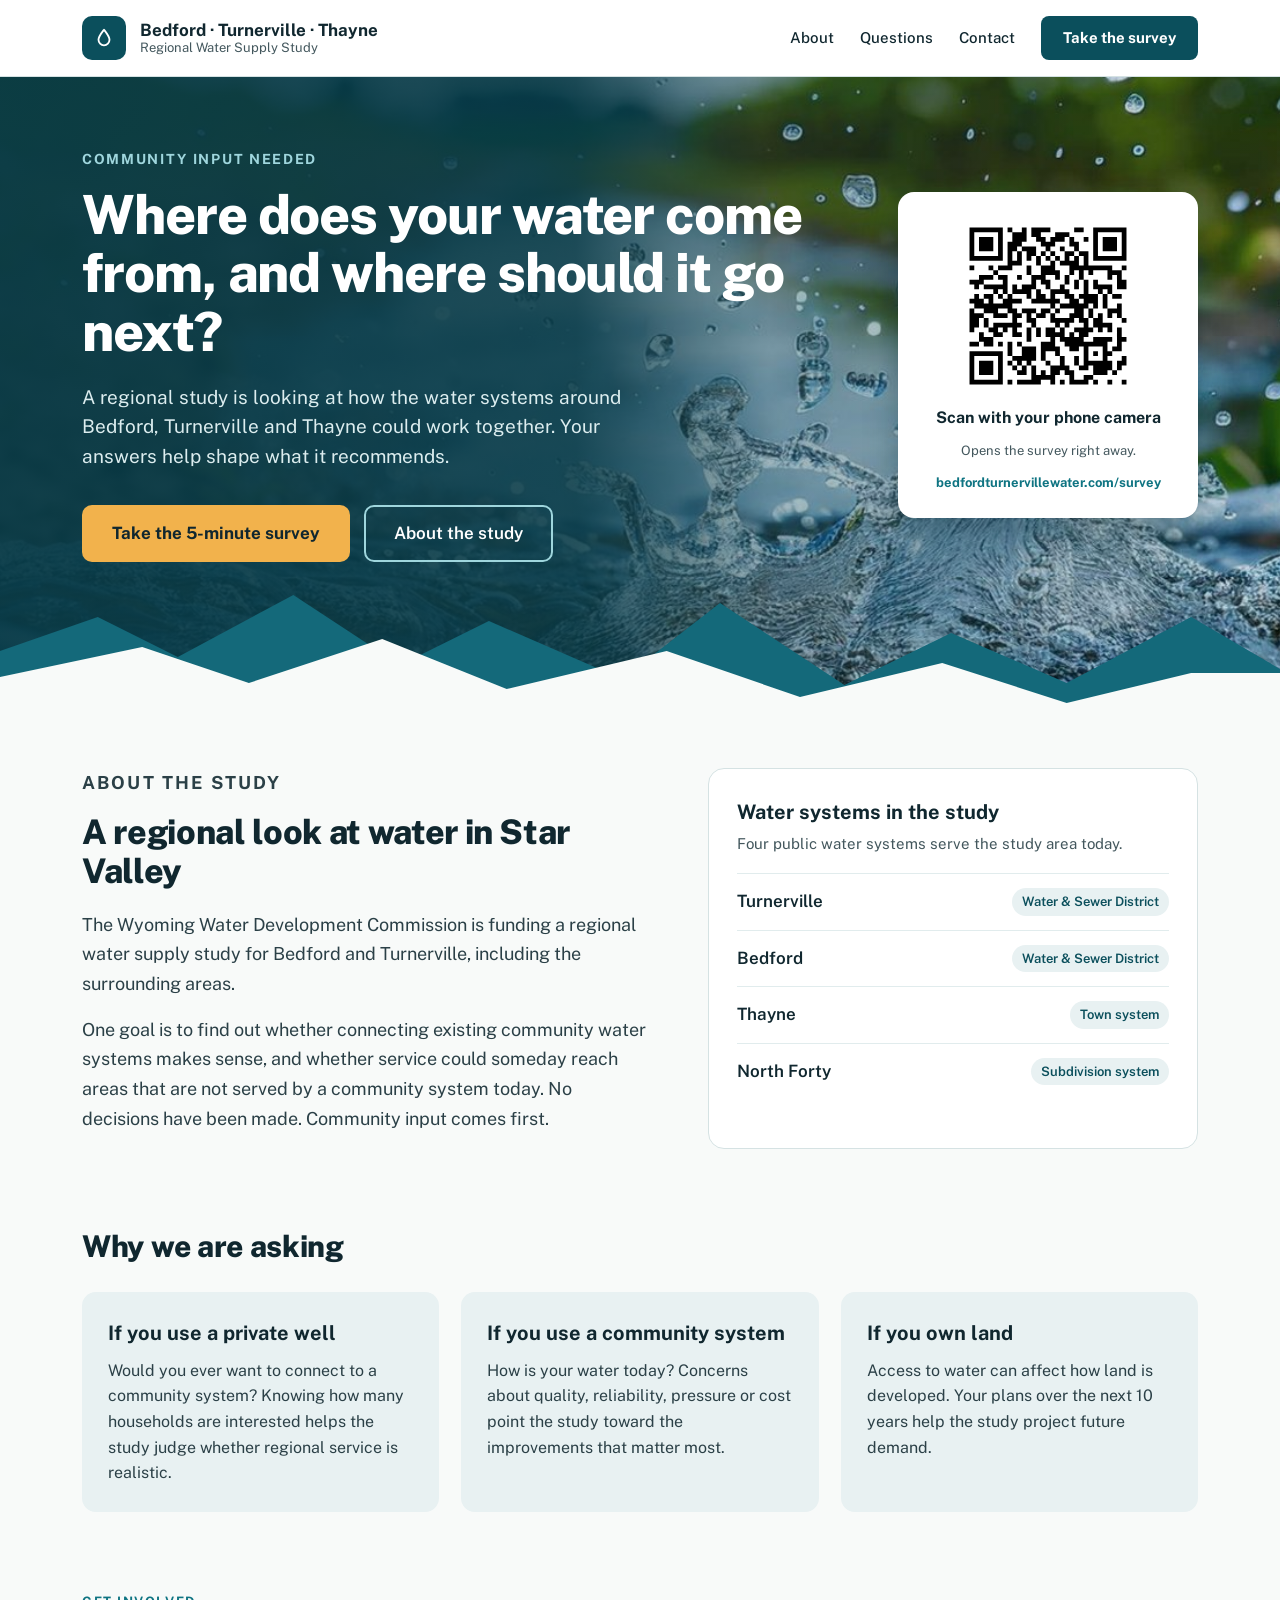
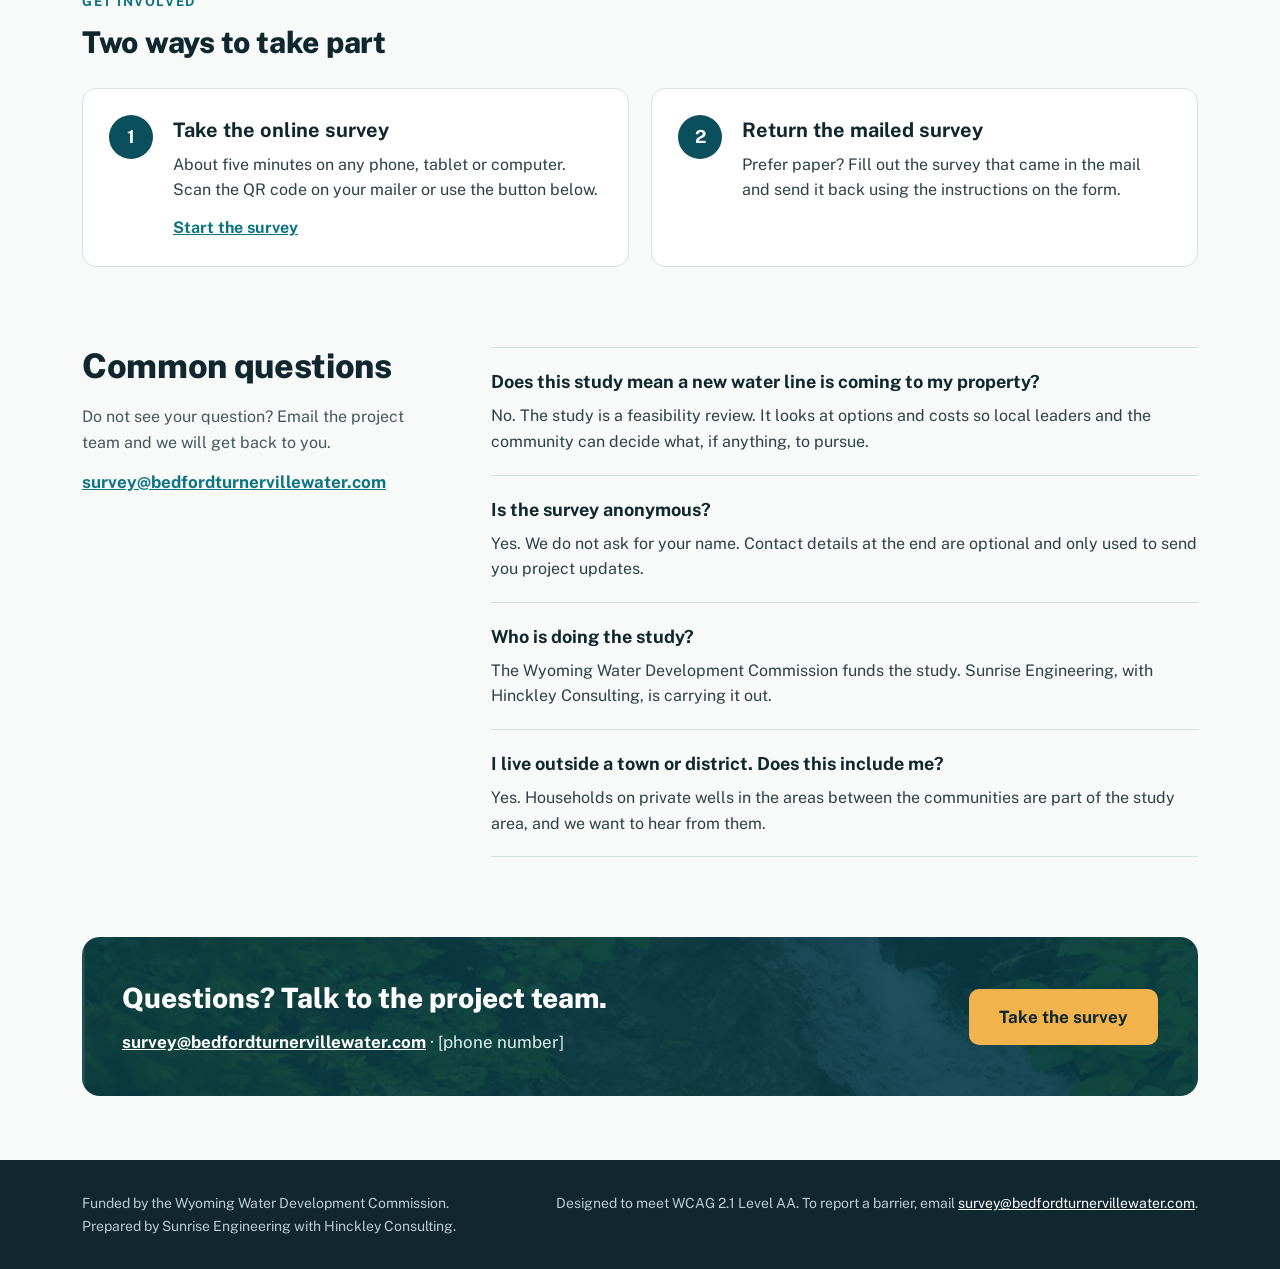
==== index.html @ 4b42e304 "Add site, survey and Apps Script" ====
<!DOCTYPE html>
<html lang="en">
<head>
<meta charset="utf-8">
<meta name="viewport" content="width=device-width, initial-scale=1">
<title>Bedford · Turnerville · Thayne Water Study</title>
<meta name="description" content="A regional water supply study for Bedford, Turnerville and Thayne, Wyoming. Take the 5-minute survey and help shape what the study recommends.">
<link rel="canonical" href="https://bedfordturnervillewater.com/">
<link rel="icon" href="assets/img/favicon.svg" type="image/svg+xml">
<meta property="og:type" content="website">
<meta property="og:title" content="Bedford · Turnerville · Thayne Water Study">
<meta property="og:description" content="Where does your water come from, and where should it go next? Take the 5-minute survey.">
<meta property="og:image" content="https://bedfordturnervillewater.com/assets/img/og.jpg">
<meta property="og:url" content="https://bedfordturnervillewater.com/">
<meta name="twitter:card" content="summary_large_image">
<link rel="preconnect" href="https://fonts.googleapis.com">
<link rel="preconnect" href="https://fonts.gstatic.com" crossorigin>
<link href="https://fonts.googleapis.com/css2?family=Public+Sans:wght@400;500;600;700;800&display=swap" rel="stylesheet">
<link rel="stylesheet" href="assets/css/site.css">
</head>
<body>
<a class="skip-link" href="#main">Skip to main content</a>

<header class="site-header">
  <div class="wrap">
    <a class="brand" href="./" aria-label="Bedford, Turnerville and Thayne Water Study, home">
      <span class="brand-mark"><svg width="22" height="22" viewBox="0 0 24 24" fill="none" stroke="#fff" stroke-width="2" stroke-linecap="round" stroke-linejoin="round" aria-hidden="true"><path d="M12 3c3.5 4.5 6 7.5 6 11a6 6 0 0 1-12 0c0-3.5 2.5-6.5 6-11z"/></svg></span>
      <span class="brand-text"><span class="brand-name">Bedford · Turnerville · Thayne</span><span class="brand-sub">Regional Water Supply Study</span></span>
    </a>
    <nav class="nav" aria-label="Main">
      <a href="#about">About</a>
      <a href="#faq">Questions</a>
      <a href="#contact">Contact</a>
      <a class="btn btn-deep btn-sm" href="survey/">Take the survey</a>
    </nav>
  </div>
</header>

<main id="main">
  <section class="hero on-dark" aria-labelledby="hero-title">
    <div class="wrap">
      <div class="hero-copy">
        <p class="eyebrow">Community input needed</p>
        <h1 id="hero-title">Where does your water come from, and where should it go next?</h1>
        <p class="hero-lede">A regional study is looking at how the water systems around Bedford, Turnerville and Thayne could work together. Your answers help shape what it recommends.</p>
        <div class="hero-actions">
          <a class="btn btn-amber btn-lg" href="survey/">Take the 5-minute survey</a>
          <a class="btn btn-outline btn-lg" href="#about">About the study</a>
        </div>
      </div>
      <aside class="qr-card" aria-label="Survey QR code">
        <img src="assets/img/qr-site.svg" width="176" height="176" alt="QR code that opens the survey on a phone">
        <p class="qr-title">Scan with your phone camera</p>
        <p class="qr-note">Opens the survey right away.</p>
        <p class="qr-url">bedfordturnervillewater.com/survey</p>
      </aside>
    </div>
    <svg class="hero-mtn" viewBox="0 0 1440 140" preserveAspectRatio="none" aria-hidden="true"><path d="M0 140V78l110-34 90 40 130-62 120 70 100-44 150 58 110-76 140 82 120-52 130 50 140-66 100 52H1440V140z" fill="#14697A"/><path d="M0 140V104l160-30 120 36 150-44 140 50 180-38 150 46 160-34 140 40 140-30H1440V140z" fill="#F8FAF9"/></svg>
  </section>

  <section class="section" id="about" aria-labelledby="about-title">
    <div class="wrap about">
      <div class="about-copy">
        <p class="eyebrow">About the study</p>
        <h2 id="about-title">A regional look at water in Star Valley</h2>
        <p>The Wyoming Water Development Commission is funding a regional water supply study for Bedford and Turnerville, including the surrounding areas.</p>
        <p>One goal is to find out whether connecting existing community water systems makes sense, and whether service could someday reach areas that are not served by a community system today. No decisions have been made. Community input comes first.</p>
      </div>
      <div class="systems">
        <h3>Water systems in the study</h3>
        <p class="sub">Four public water systems serve the study area today.</p>
        <ul>
          <li><span>Turnerville</span><span class="tag">Water &amp; Sewer District</span></li>
          <li><span>Bedford</span><span class="tag">Water &amp; Sewer District</span></li>
          <li><span>Thayne</span><span class="tag">Town system</span></li>
          <li><span>North Forty</span><span class="tag">Subdivision system</span></li>
        </ul>
      </div>
    </div>
  </section>

  <section class="section" aria-labelledby="why-title">
    <div class="wrap">
      <h2 class="h2-sm" id="why-title">Why we are asking</h2>
      <div class="grid-3">
        <div class="tile"><h3>If you use a private well</h3><p>Would you ever want to connect to a community system? Knowing how many households are interested helps the study judge whether regional service is realistic.</p></div>
        <div class="tile"><h3>If you use a community system</h3><p>How is your water today? Concerns about quality, reliability, pressure or cost point the study toward the improvements that matter most.</p></div>
        <div class="tile"><h3>If you own land</h3><p>Access to water can affect how land is developed. Your plans over the next 10 years help the study project future demand.</p></div>
      </div>
    </div>
  </section>

  <section class="section" id="take-part" aria-labelledby="part-title">
    <div class="wrap">
      <p class="eyebrow">Get involved</p>
      <h2 class="h2-sm" id="part-title">Two ways to take part</h2>
      <div class="grid-2">
        <div class="step"><div class="step-num" aria-hidden="true">1</div><div><h3>Take the online survey</h3><p>About five minutes on any phone, tablet or computer. Scan the QR code on your mailer or use the button below.</p><a class="go" href="survey/">Start the survey</a></div></div>
        <div class="step"><div class="step-num" aria-hidden="true">2</div><div><h3>Return the mailed survey</h3><p>Prefer paper? Fill out the survey that came in the mail and send it back using the instructions on the form.</p></div></div>
      </div>
    </div>
  </section>

  <section class="section" id="faq" aria-labelledby="faq-title">
    <div class="wrap faq">
      <div class="faq-side">
        <h2 id="faq-title">Common questions</h2>
        <p>Do not see your question? Email the project team and we will get back to you.</p>
        <a class="faq-mail" href="mailto:survey@bedfordturnervillewater.com">survey@bedfordturnervillewater.com</a>
      </div>
      <div class="faq-list">
        <div class="qa"><h3>Does this study mean a new water line is coming to my property?</h3><p>No. The study is a feasibility review. It looks at options and costs so local leaders and the community can decide what, if anything, to pursue.</p></div>
        <div class="qa"><h3>Is the survey anonymous?</h3><p>Yes. We do not ask for your name. Contact details at the end are optional and only used to send you project updates.</p></div>
        <div class="qa"><h3>Who is doing the study?</h3><p>The Wyoming Water Development Commission funds the study. Sunrise Engineering, with Hinckley Consulting, is carrying it out.</p></div>
        <div class="qa"><h3>I live outside a town or district. Does this include me?</h3><p>Yes. Households on private wells in the areas between the communities are part of the study area, and we want to hear from them.</p></div>
      </div>
    </div>
  </section>

  <section class="contact on-dark" id="contact" aria-labelledby="contact-title">
    <div class="wrap">
      <div class="contact-band">
        <div class="contact-copy">
          <h2 id="contact-title">Questions? Talk to the project team.</h2>
          <p><a href="mailto:survey@bedfordturnervillewater.com">survey@bedfordturnervillewater.com</a> · [phone number]</p>
        </div>
        <a class="btn btn-amber btn-lg" href="survey/">Take the survey</a>
      </div>
    </div>
  </section>
</main>

<footer class="site-footer">
  <div class="wrap">
    <div>Funded by the Wyoming Water Development Commission.<br>Prepared by Sunrise Engineering with Hinckley Consulting.</div>
    <div>Designed to meet WCAG 2.1 Level AA. To report a barrier, email <a href="mailto:survey@bedfordturnervillewater.com">survey@bedfordturnervillewater.com</a>.</div>
  </div>
</footer>
</body>
</html>
---- assets/css/site.css ----
/* Bedford · Turnerville · Thayne Water Study — shared styles */
:root{
  --ink:#10272F; --deep:#0B4F5C; --teal:#0F7482; --wash:#E8F1F2; --ground:#F8FAF9;
  --line:#D5E2E3; --muted:#43575D; --body:#2B4047; --amber:#F2B24C; --error:#B3261E; --field:#9DB5B9;
}
*,*::before,*::after{box-sizing:border-box}
html{scroll-behavior:smooth}
@media (prefers-reduced-motion:reduce){html{scroll-behavior:auto}*{transition:none!important}}
body{margin:0;font-family:'Public Sans',system-ui,-apple-system,'Segoe UI',Roboto,Arial,sans-serif;color:var(--ink);background:var(--ground);line-height:1.5;-webkit-text-size-adjust:100%}
img,svg{max-width:100%}
a{color:var(--teal)}
a:hover{color:var(--deep)}
:focus-visible{outline:3px solid var(--deep);outline-offset:2px}
.on-dark :focus-visible{outline-color:var(--amber)}
.skip-link{position:absolute;left:-9999px;top:8px;background:#fff;color:var(--ink);padding:10px 16px;border-radius:8px;z-index:100;font-weight:700}
.skip-link:focus{left:8px}
.wrap{max-width:1180px;margin:0 auto;padding:0 32px}

/* Header */
.site-header{background:#fff;border-bottom:1px solid var(--line)}
.site-header .wrap{display:flex;flex-wrap:wrap;align-items:center;justify-content:space-between;gap:16px;padding-top:16px;padding-bottom:16px}
.brand{display:flex;align-items:center;gap:14px;text-decoration:none;color:var(--ink)}
.brand:hover{color:var(--ink)}
.brand-mark{width:44px;height:44px;border-radius:10px;background:var(--deep);display:flex;align-items:center;justify-content:center;flex:0 0 auto}
.brand-text{display:flex;flex-direction:column;line-height:1.2}
.brand-name{font-size:17px;font-weight:700}
.brand-sub{font-size:13px;color:var(--muted)}
.nav{display:flex;flex-wrap:wrap;align-items:center;gap:26px;font-size:15px;font-weight:500}
.nav a:not(.btn){color:var(--ink);text-decoration:none}
.nav a:not(.btn):hover{text-decoration:underline}

/* Buttons */
.btn{display:inline-block;text-align:center;font-family:inherit;font-weight:700;text-decoration:none;border-radius:10px;border:2px solid transparent;cursor:pointer;line-height:1.2}
.btn-sm{padding:11px 20px;font-size:15px;border-radius:8px}
.btn-lg{padding:16px 28px;font-size:17px}
.btn-deep{background:var(--deep);color:#fff}
.btn-deep:hover{background:#093E49;color:#fff}
.btn-amber{background:var(--amber);color:var(--ink)}
.btn-amber:hover{background:#F5BE66;color:var(--ink)}
.btn-outline{border-color:#9FD6DD;color:#fff;font-weight:600}
.btn-outline:hover{background:rgba(255,255,255,.12);color:#fff}

/* Hero */
.hero{position:relative;overflow:hidden;background-color:var(--deep);
  background-image:linear-gradient(90deg,rgba(8,58,70,.95) 0%,rgba(8,58,70,.88) 45%,rgba(8,58,70,.35) 60%,rgba(8,58,70,.12) 100%),url("../img/hero-splash.jpg");
  background-position:center,43% center;background-size:cover,cover;background-repeat:no-repeat}
.hero .wrap{position:relative;z-index:2;display:flex;flex-wrap:wrap;align-items:center;gap:48px;padding-top:72px;padding-bottom:150px}
.hero-copy{flex:1 1 520px;min-width:0}
.eyebrow{margin:0 0 14px;font-size:13px;font-weight:700;letter-spacing:.12em;text-transform:uppercase;color:var(--teal)}
.hero .eyebrow{color:#9FD6DD;font-size:14px;margin-bottom:16px}
.hero h1{margin:0 0 22px;font-size:54px;line-height:1.08;font-weight:800;color:#fff;letter-spacing:-.02em}
.hero-lede{margin:0 0 34px;font-size:19px;line-height:1.55;color:#DCEDEF;max-width:560px}
.hero-actions{display:flex;flex-wrap:wrap;gap:14px}
.qr-card{flex:0 0 300px;background:#fff;border-radius:16px;padding:26px;display:flex;flex-direction:column;align-items:center;gap:12px;box-shadow:0 12px 32px rgba(7,40,48,.35);text-align:center}
.qr-card img{width:176px;height:176px;display:block}
.qr-title{margin:0;font-size:16px;font-weight:700}
.qr-note{margin:0;font-size:13px;color:var(--muted);line-height:1.4}
.qr-url{margin:0;font-size:13px;font-weight:700;color:var(--teal);white-space:nowrap}
.hero-mtn{position:absolute;left:0;bottom:-1px;width:100%;height:140px;z-index:1;display:block}

/* Sections */
.section{padding:56px 0 24px}
.section h2{margin:0 0 18px;font-size:34px;line-height:1.15;font-weight:800;letter-spacing:-.01em}
.section h2.h2-sm{font-size:30px;margin-bottom:28px}
.about{display:flex;flex-wrap:wrap;gap:56px}
.about-copy{flex:1 1 480px;min-width:0}
.about-copy p{margin:0 0 16px;font-size:18px;line-height:1.65;color:var(--body)}
.systems{flex:1 1 400px;min-width:0;background:#fff;border:1px solid var(--line);border-radius:16px;padding:28px}
.systems h3{margin:0 0 6px;font-size:20px;font-weight:700}
.systems .sub{margin:0 0 18px;font-size:15px;color:var(--muted)}
.systems ul{list-style:none;margin:0;padding:0}
.systems li{display:flex;justify-content:space-between;align-items:center;gap:12px;padding:14px 0;border-top:1px solid #E1ECED;font-size:17px;font-weight:600}
.tag{font-size:13px;font-weight:600;color:var(--deep);background:var(--wash);padding:4px 10px;border-radius:999px;white-space:nowrap}
.grid-3{display:grid;grid-template-columns:repeat(3,minmax(0,1fr));gap:22px}
.grid-2{display:grid;grid-template-columns:repeat(2,minmax(0,1fr));gap:22px}
.tile{background:var(--wash);border-radius:14px;padding:26px}
.tile h3{margin:0 0 10px;font-size:20px;font-weight:700}
.tile p{margin:0;font-size:16px;line-height:1.6;color:var(--body)}
.step{background:#fff;border:1px solid var(--line);border-radius:14px;padding:26px;display:flex;gap:20px}
.step-num{flex:0 0 44px;height:44px;border-radius:50%;background:var(--deep);color:#fff;font-weight:700;font-size:18px;display:flex;align-items:center;justify-content:center}
.step h3{margin:0 0 8px;font-size:20px;font-weight:700}
.step p{margin:0 0 14px;font-size:16px;line-height:1.55;color:var(--body)}
.step p:last-child{margin-bottom:0}
.step a.go{font-size:16px;font-weight:700}
.faq{display:flex;flex-wrap:wrap;gap:56px}
.faq-side{flex:1 1 280px;min-width:0}
.faq-side p{margin:0;font-size:16px;line-height:1.6;color:var(--muted)}
.faq-mail{display:inline-block;margin-top:14px;font-size:17px;font-weight:700;word-break:break-all}
.faq-list{flex:2 1 560px;min-width:0}
.qa{padding:20px 0;border-top:1px solid var(--line)}
.qa:last-child{border-bottom:1px solid var(--line)}
.qa h3{margin:0 0 8px;font-size:18px;font-weight:700}
.qa p{margin:0;font-size:16px;line-height:1.6;color:var(--body)}
.contact{padding:56px 0 64px}
.contact-band{border-radius:18px;overflow:hidden;padding:40px;display:flex;flex-wrap:wrap;align-items:center;justify-content:space-between;gap:28px;background-color:var(--deep);
  background-image:linear-gradient(rgba(8,58,70,.88),rgba(8,58,70,.88)),url("../img/waterfall.jpg");background-size:cover;background-position:center}
.contact-band h2{margin:0 0 10px;font-size:28px;font-weight:800;color:#fff}
.contact-band p{margin:0;font-size:17px;line-height:1.6;color:#DCEDEF}
.contact-band a:not(.btn){color:#fff;font-weight:700}
.contact-copy{flex:1 1 420px;min-width:0}
.site-footer{background:var(--ink)}
.site-footer .wrap{padding-top:32px;padding-bottom:32px;display:flex;flex-wrap:wrap;justify-content:space-between;gap:20px;font-size:14px;line-height:1.6;color:#B9CDD1}
.site-footer a{color:#fff}

/* ---------- Survey ---------- */
.survey-page{min-height:100vh;background-color:var(--deep);
  background-image:linear-gradient(rgba(8,58,70,.8),rgba(8,58,70,.8)),url("../img/public-meeting.jpg");background-size:cover;background-position:center;background-attachment:fixed}
.sv-top{padding:18px 32px;display:flex;flex-wrap:wrap;align-items:center;justify-content:space-between;gap:12px}
.sv-top .brand{color:#fff}
.sv-top .brand-mark{background:#fff}
.sv-top .brand-sub{color:#DCEDEF}
.sv-top a.back{color:#fff;font-size:15px;font-weight:600}
.sv-wrap{display:flex;flex-direction:column;align-items:center;gap:18px;padding:16px 24px 56px}
.sv-card{width:100%;max-width:640px;background:var(--ground);border-radius:18px;overflow:hidden;box-shadow:0 20px 50px rgba(0,0,0,.4);display:flex;flex-direction:column;min-height:640px}
.sv-bar{background:var(--deep);padding:12px 20px;display:flex;align-items:center;gap:10px;font-size:14px;font-weight:700;color:#fff}
.sv-paper{margin:0;font-size:15px;line-height:1.5;color:#EAF4F5;text-align:center;max-width:560px}
#sv{display:flex;flex-direction:column;flex:1 1 auto}
.sv-progress{padding:16px 20px 0}
.sv-count{margin:0 0 8px;font-size:14px;font-weight:600;color:var(--muted)}
.sv-track{height:8px;background:#E1ECED;border-radius:999px;overflow:hidden}
.sv-track span{display:block;height:8px;border-radius:999px;background:var(--deep)}
.sv-body{flex:1 1 auto;padding:22px 20px}
.sv-body h1{margin:0 0 8px;font-size:24px;line-height:1.22;font-weight:800;letter-spacing:-.01em}
.sv-body h1:focus{outline:none}
.sv-body .big{font-size:32px;line-height:1.1;letter-spacing:-.02em;margin-bottom:14px}
.sv-body p{margin:0 0 14px;font-size:17px;line-height:1.55;color:var(--body)}
.sv-help{font-size:15px!important;color:var(--muted)!important;margin-bottom:4px!important}
.sv-photo{height:130px;border-radius:14px;margin-bottom:20px;background-color:var(--deep);
  background-image:linear-gradient(rgba(8,58,70,.12),rgba(8,58,70,.4)),url("../img/public-meeting.jpg");background-size:cover;background-position:center}
.sv-chips{display:flex;gap:10px;flex-wrap:wrap;margin:6px 0 24px}
.sv-chip{font-size:14px;font-weight:600;color:var(--deep);background:var(--wash);padding:7px 12px;border-radius:999px}
fieldset.sv-fs{border:0;margin:0;padding:0;min-width:0}
.sv-fs legend{padding:0;width:100%}
.sv-opts{display:flex;flex-direction:column;gap:10px;margin-top:16px}
.sv-opt{display:flex;align-items:flex-start;gap:14px;padding:16px;border-radius:12px;cursor:pointer;font-size:16px;line-height:1.4;font-weight:500;border:2px solid var(--line);background:#fff}
.sv-opt input{width:22px;height:22px;margin:0;flex:0 0 22px;accent-color:var(--deep)}
.sv-opt.is-on{border-color:var(--deep);background:var(--wash)}
.sv-opt:focus-within{outline:3px solid var(--deep);outline-offset:2px}
.sv-yn{display:flex;gap:10px}
.sv-yn .sv-opt{flex:1 1 0;align-items:center;padding:14px;font-weight:600;border-color:var(--field)}
.sv-yn .sv-opt.is-on{border-color:var(--deep)}
.sv-field{display:block;margin-top:14px;font-size:15px;font-weight:600}
.sv-field input,.sv-field textarea{display:block;width:100%;margin-top:6px;padding:10px 14px;font-family:inherit;font-size:16px;line-height:1.45;border:2px solid var(--field);border-radius:10px;background:#fff;color:var(--ink)}
.sv-field input{min-height:48px}
.sv-field textarea{padding:12px 14px;resize:vertical}
.sv-field input[aria-invalid="true"]{border-color:var(--error)}
.sv-err{margin:8px 0 0!important;font-size:14px!important;line-height:1.4!important;font-weight:600;color:var(--error)!important}
.sv-optional{margin-top:22px;padding:16px;background:var(--wash);border-radius:12px}
.sv-optional .t{margin:0 0 4px;font-size:16px;font-weight:700;color:var(--ink)}
.sv-optional .s{margin:0 0 12px;font-size:14px!important;line-height:1.5;color:var(--body)}
.sv-optional legend.q{padding:0;margin:14px 0 8px;font-size:15px;font-weight:600}
.sv-foot{display:flex;gap:12px;padding:14px 20px 20px;background:#fff;border-top:1px solid var(--line);position:sticky;bottom:0}
.sv-btn{min-height:52px;border:0;border-radius:12px;background:var(--deep);color:#fff;font-family:inherit;font-size:17px;font-weight:700;cursor:pointer;flex:1 1 auto;padding:0 18px}
.sv-btn:hover:not(:disabled){background:#093E49}
.sv-btn:disabled{opacity:.45;cursor:not-allowed}
.sv-btn.ghost{background:#fff;color:var(--deep);border:2px solid var(--deep);flex:0 0 112px}
.sv-btn.wide{width:100%;flex:0 0 auto}
.sv-send-err{margin:0 0 12px!important;padding:12px 14px;border-radius:10px;background:#FDECEA;color:var(--error)!important;font-size:15px!important;font-weight:600}
.sv-done{width:64px;height:64px;border-radius:50%;background:var(--wash);display:flex;align-items:center;justify-content:center;margin-bottom:22px}
.sv-link{display:block;text-align:center;min-height:52px;line-height:52px;border-radius:12px;background:var(--deep);color:#fff;text-decoration:none;font-size:17px;font-weight:700}
.sv-link:hover{background:#093E49;color:#fff}
.sv-hp{position:absolute;left:-9999px;width:1px;height:1px;overflow:hidden}

/* ---------- Responsive ---------- */
@media (max-width:900px){
  .grid-3,.grid-2{grid-template-columns:minmax(0,1fr)}
  .hero h1{font-size:40px}
}
@media (max-width:760px){
  .wrap{padding:0 20px}
  .nav a:not(.btn){display:none}
  .site-header .wrap{flex-wrap:nowrap}
  .brand-sub{display:none}
  .hero{background-image:linear-gradient(rgba(8,58,70,.9),rgba(8,58,70,.78)),url("../img/hero-splash.jpg");background-position:center,56% center}
  .hero .wrap{padding-top:36px;padding-bottom:96px;gap:0}
  .hero h1{font-size:34px;line-height:1.1;margin-bottom:16px}
  .hero-lede{font-size:16px;margin-bottom:24px}
  .hero-actions .btn{display:block;width:100%}
  .hero-actions{gap:12px}
  .hero-mtn{height:70px}
  .qr-card{display:none}
  .section{padding:36px 0 8px}
  .section h2{font-size:26px}
  .section h2.h2-sm{font-size:26px;margin-bottom:16px}
  .about,.faq{gap:28px}
  .about-copy p{font-size:16px}
  .systems{padding:20px}
  .step{padding:18px;gap:14px}
  .contact{padding:36px 0 40px}
  .contact-band{padding:24px;border-radius:14px}
  .contact-band h2{font-size:22px}
  .contact-band .btn{display:block;width:100%}
  .site-footer .wrap{padding-top:24px;padding-bottom:24px;font-size:13px}
  /* survey: full-screen on phones */
  .survey-page{background-image:none;background-color:var(--ground)}
  .sv-top{display:none}
  .sv-wrap{padding:0;gap:0}
  .sv-card{max-width:none;border-radius:0;box-shadow:none;min-height:100vh;min-height:100dvh}
  .sv-paper{display:none}
}
@media print{.site-header .nav,.qr-card,.sv-foot{display:none}}
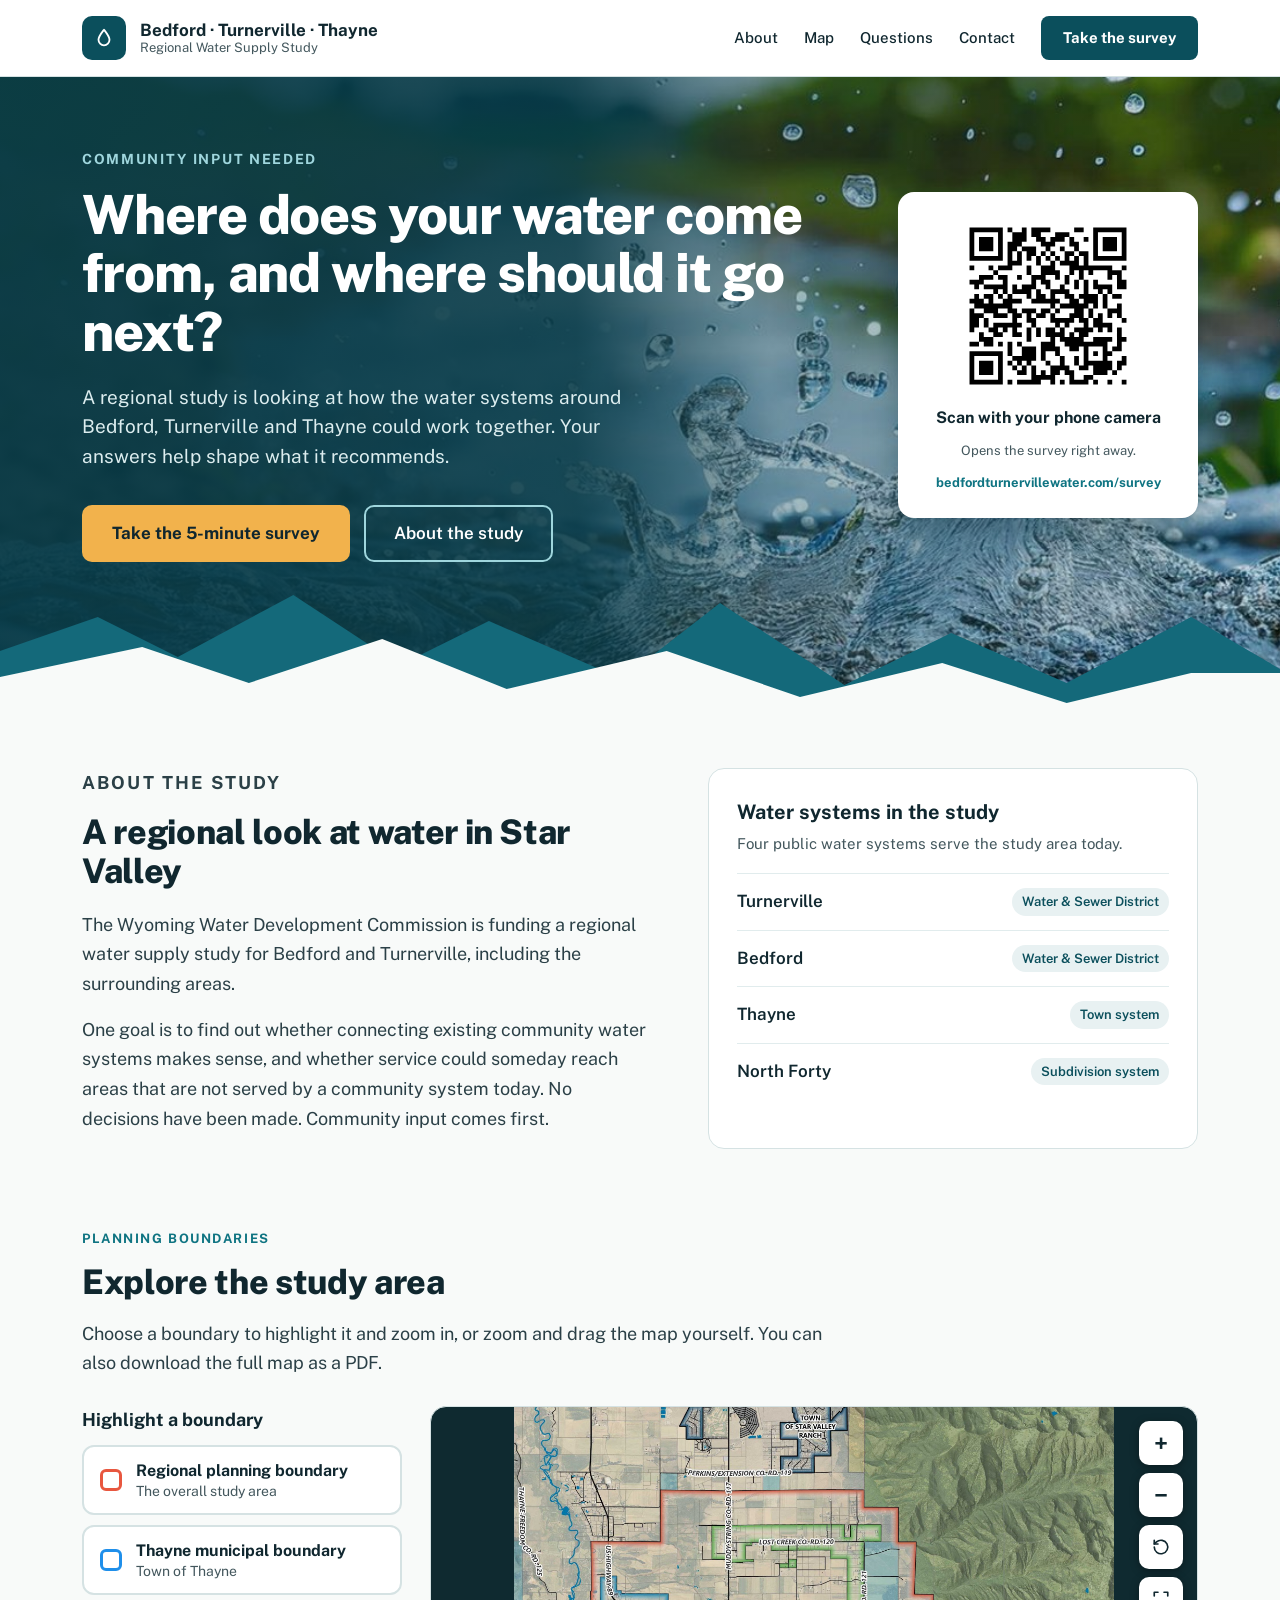
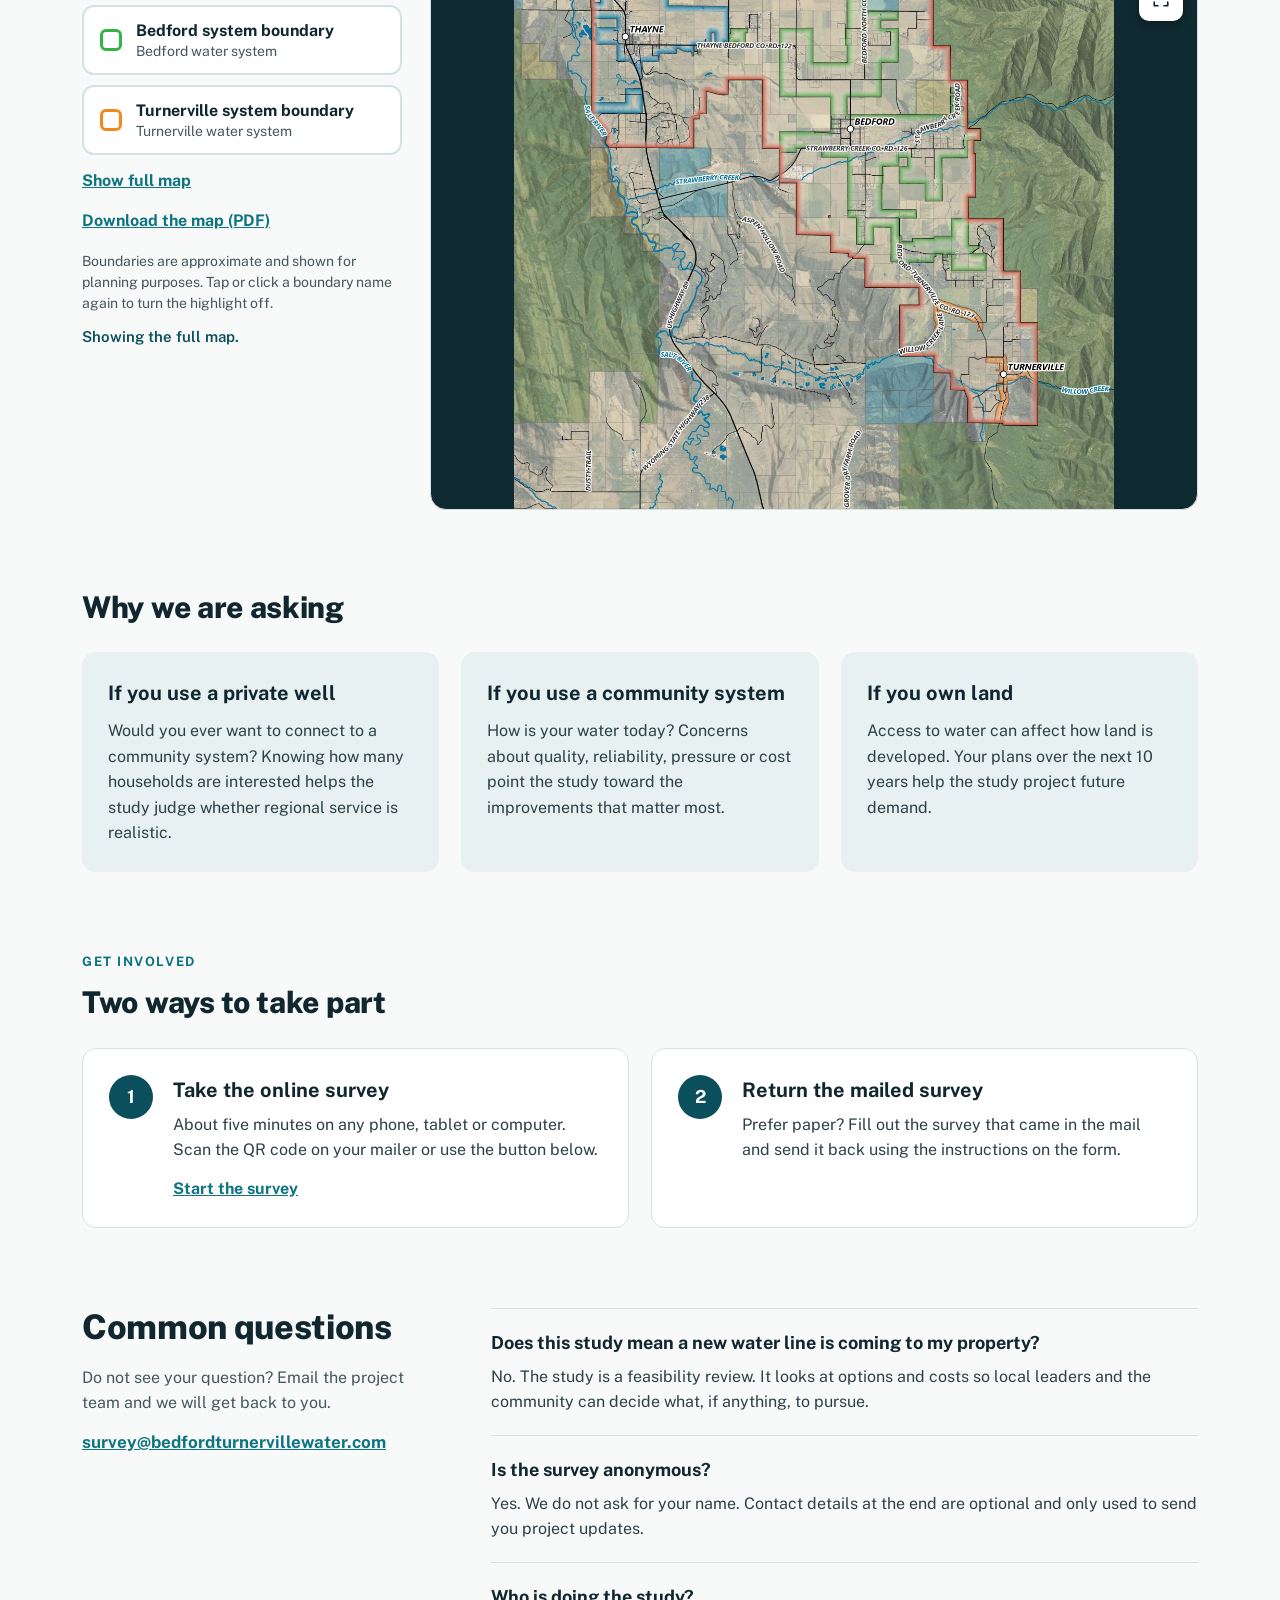
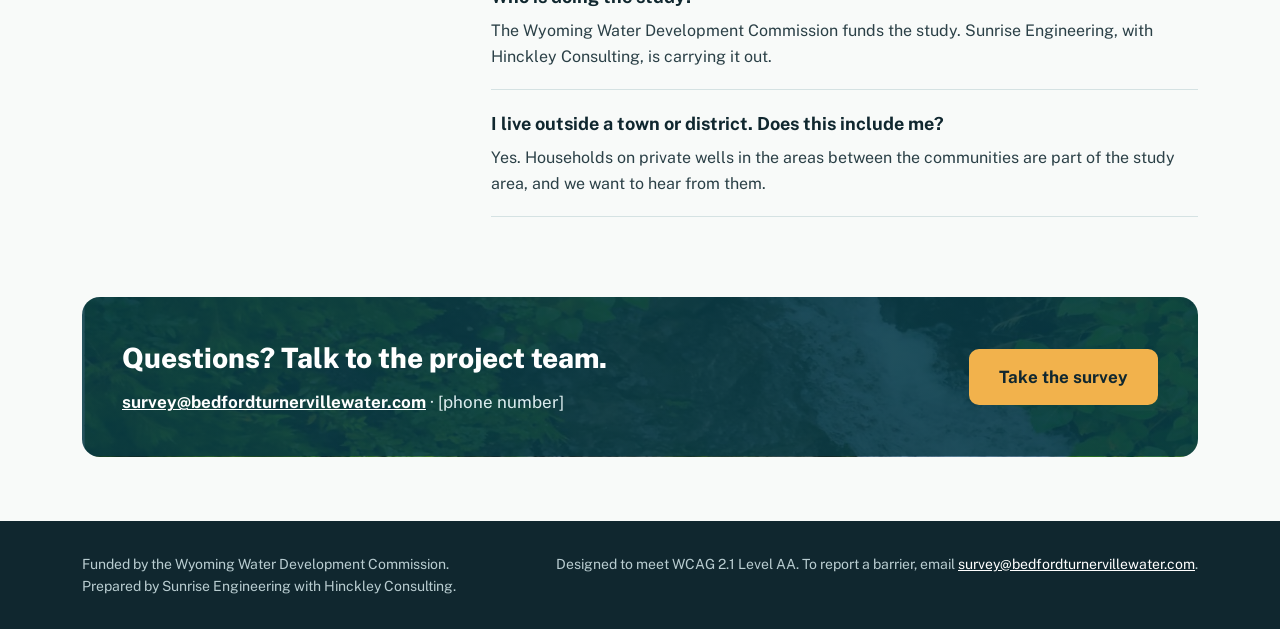
==== commit b21c38f3: "Add interactive planning boundary map" ====
--- a/index.html
+++ b/index.html
@@ -29,6 +29,7 @@
     </a>
     <nav class="nav" aria-label="Main">
       <a href="#about">About</a>
+      <a href="#map">Map</a>
       <a href="#faq">Questions</a>
       <a href="#contact">Contact</a>
       <a class="btn btn-deep btn-sm" href="survey/">Take the survey</a>
@@ -75,6 +76,47 @@
           <li><span>Thayne</span><span class="tag">Town system</span></li>
           <li><span>North Forty</span><span class="tag">Subdivision system</span></li>
         </ul>
+      </div>
+    </div>
+  </section>
+
+  <section class="section" id="map" aria-labelledby="map-title">
+    <div class="wrap">
+      <p class="eyebrow">Planning boundaries</p>
+      <h2 id="map-title">Explore the study area</h2>
+      <p class="map-lede">Choose a boundary to highlight it and zoom in, or zoom and drag the map yourself. You can also download the full map as a PDF.</p>
+      <div class="mapx" id="mapx">
+        <div class="mapx-side">
+          <h3 id="mapx-pick">Highlight a boundary</h3>
+          <div class="mapx-list" role="group" aria-labelledby="mapx-pick">
+            <button type="button" class="mapx-btn" data-layer="regional" aria-pressed="false"><span class="sw sw-regional" aria-hidden="true"></span><span><strong>Regional planning boundary</strong><span class="sub">The overall study area</span></span></button>
+            <button type="button" class="mapx-btn" data-layer="thayne" aria-pressed="false"><span class="sw sw-thayne" aria-hidden="true"></span><span><strong>Thayne municipal boundary</strong><span class="sub">Town of Thayne</span></span></button>
+            <button type="button" class="mapx-btn" data-layer="bedford" aria-pressed="false"><span class="sw sw-bedford" aria-hidden="true"></span><span><strong>Bedford system boundary</strong><span class="sub">Bedford water system</span></span></button>
+            <button type="button" class="mapx-btn" data-layer="turnerville" aria-pressed="false"><span class="sw sw-turnerville" aria-hidden="true"></span><span><strong>Turnerville system boundary</strong><span class="sub">Turnerville water system</span></span></button>
+          </div>
+          <button type="button" class="mapx-link" data-act="all">Show full map</button>
+          <a class="mapx-link" href="assets/maps/Bedford-Turnerville-Planning-Boundary.pdf" download>Download the map (PDF)</a>
+          <p class="mapx-note">Boundaries are approximate and shown for planning purposes. Tap or click a boundary name again to turn the highlight off.</p>
+          <p class="mapx-status" role="status" aria-live="polite">Showing the full map.</p>
+        </div>
+        <div class="mapx-frame">
+          <div class="mapx-view" tabindex="0" role="group" aria-label="Planning boundary map. Use the buttons to zoom, or arrow keys to move and plus and minus to zoom.">
+            <div class="mapx-stage">
+              <img class="base" src="assets/maps/planning-boundary.jpg" width="2306" height="2696" alt="Aerial map of the Thayne, Bedford and Turnerville area with the regional planning boundary and the Thayne, Bedford and Turnerville boundaries outlined" draggable="false">
+              <img class="ov" data-ov="regional" src="assets/maps/ov-regional.png" alt="" draggable="false">
+              <img class="ov" data-ov="thayne" src="assets/maps/ov-thayne.png" alt="" draggable="false">
+              <img class="ov" data-ov="bedford" src="assets/maps/ov-bedford.png" alt="" draggable="false">
+              <img class="ov" data-ov="turnerville" src="assets/maps/ov-turnerville.png" alt="" draggable="false">
+            </div>
+            <p class="mapx-hint" aria-hidden="true">Hold Ctrl and scroll to zoom</p>
+          </div>
+          <div class="mapx-tools" role="group" aria-label="Map controls">
+            <button type="button" data-act="in" aria-label="Zoom in">+</button>
+            <button type="button" data-act="out" aria-label="Zoom out">&minus;</button>
+            <button type="button" data-act="reset" aria-label="Reset map view"><svg width="18" height="18" viewBox="0 0 24 24" fill="none" stroke="currentColor" stroke-width="2.2" stroke-linecap="round" stroke-linejoin="round" aria-hidden="true"><path d="M3 12a9 9 0 1 0 3-6.7L3 8"/><path d="M3 3v5h5"/></svg></button>
+            <button type="button" data-act="full" aria-label="Full screen"><svg width="18" height="18" viewBox="0 0 24 24" fill="none" stroke="currentColor" stroke-width="2.2" stroke-linecap="round" stroke-linejoin="round" aria-hidden="true"><path d="M8 3H3v5M16 3h5v5M8 21H3v-5M16 21h5v-5"/></svg></button>
+          </div>
+        </div>
       </div>
     </div>
   </section>
@@ -136,5 +178,6 @@
     <div>Designed to meet WCAG 2.1 Level AA. To report a barrier, email <a href="mailto:survey@bedfordturnervillewater.com">survey@bedfordturnervillewater.com</a>.</div>
   </div>
 </footer>
+<script src="assets/js/map.js" defer></script>
 </body>
 </html>
--- a/assets/css/site.css
+++ b/assets/css/site.css
@@ -101,6 +101,46 @@
 .site-footer{background:var(--ink)}
 .site-footer .wrap{padding-top:32px;padding-bottom:32px;display:flex;flex-wrap:wrap;justify-content:space-between;gap:20px;font-size:14px;line-height:1.6;color:#B9CDD1}
 .site-footer a{color:#fff}
+
+/* ---------- Planning boundary map ---------- */
+.map-lede{margin:0 0 28px;font-size:18px;line-height:1.6;color:var(--body);max-width:760px}
+.mapx{display:grid;grid-template-columns:320px minmax(0,1fr);gap:28px;align-items:start}
+.mapx-side h3{margin:0 0 12px;font-size:18px;font-weight:700}
+.mapx-list{display:flex;flex-direction:column;gap:10px}
+.mapx-btn{display:flex;align-items:center;gap:14px;width:100%;text-align:left;padding:14px 16px;border-radius:12px;border:2px solid var(--line);background:#fff;font-family:inherit;font-size:16px;color:var(--ink);cursor:pointer;min-height:56px}
+.mapx-btn strong{display:block;font-weight:700;line-height:1.25}
+.mapx-btn .sub{display:block;font-size:14px;color:var(--muted);margin-top:2px}
+.mapx-btn:hover{border-color:var(--teal)}
+.mapx-btn[aria-pressed="true"]{border-color:var(--deep);background:var(--wash)}
+.sw{flex:0 0 22px;height:22px;border-radius:6px;border:3px solid;background:#fff}
+.sw-regional{border-color:#E8573F}.sw-thayne{border-color:#1F8FEA}.sw-bedford{border-color:#34B24A}.sw-turnerville{border-color:#EE8A1E}
+.mapx-link{display:inline-block;margin:16px 18px 0 0;padding:0;border:0;background:none;font-family:inherit;font-size:16px;font-weight:700;color:var(--teal);text-decoration:underline;cursor:pointer}
+.mapx-link:hover{color:var(--deep)}
+.mapx-note{margin:18px 0 0;font-size:14px;line-height:1.5;color:var(--muted)}
+.mapx-status{margin:12px 0 0;font-size:15px;font-weight:600;color:var(--deep);min-height:1.5em}
+.mapx-frame{position:relative;background:#0f2a30;border-radius:16px;overflow:hidden;border:1px solid var(--line)}
+.mapx-frame:fullscreen{border-radius:0;border:0}
+.mapx-view{position:relative;height:min(78vh,780px);overflow:hidden;cursor:grab;touch-action:pan-y;user-select:none;-webkit-user-select:none;outline-offset:-3px}
+.mapx-frame:fullscreen .mapx-view{height:100vh}
+.mapx-view.is-zoomed:active{cursor:grabbing}
+.mapx-stage{position:absolute;left:0;top:0;width:2306px;height:2696px;transform-origin:0 0;will-change:transform}
+.mapx-stage.anim{transition:transform .5s cubic-bezier(.2,.7,.2,1)}
+.mapx-stage img{position:absolute;left:0;top:0;width:2306px;height:2696px;max-width:none;pointer-events:none}
+.mapx-stage .base{transition:filter .35s}
+.mapx-stage.dim .base{filter:brightness(.5) saturate(.6)}
+.mapx-stage .ov{opacity:0;transition:opacity .35s}
+.mapx-stage .ov.on{opacity:1}
+.mapx-tools{position:absolute;right:14px;top:14px;display:flex;flex-direction:column;gap:8px}
+.mapx-tools button{width:44px;height:44px;border-radius:10px;border:0;background:#fff;color:var(--ink);font-family:inherit;font-size:24px;font-weight:700;line-height:1;cursor:pointer;box-shadow:0 2px 8px rgba(0,0,0,.35);display:flex;align-items:center;justify-content:center}
+.mapx-tools button:hover{background:var(--wash)}
+.mapx-tools button[hidden]{display:none}
+.mapx-hint{position:absolute;left:50%;bottom:16px;transform:translateX(-50%);margin:0;padding:8px 14px;border-radius:999px;background:rgba(16,39,47,.88);color:#fff;font-size:14px;font-weight:600;opacity:0;transition:opacity .2s;pointer-events:none;white-space:nowrap}
+.mapx-hint.show{opacity:1}
+@media (max-width:900px){
+  .mapx{grid-template-columns:minmax(0,1fr)}
+  .mapx-view{height:70vh;min-height:420px}
+}
+@media (max-width:760px){.map-lede{font-size:16px}.mapx-hint{display:none}}
 
 /* ---------- Survey ---------- */
 .survey-page{min-height:100vh;background-color:var(--deep);
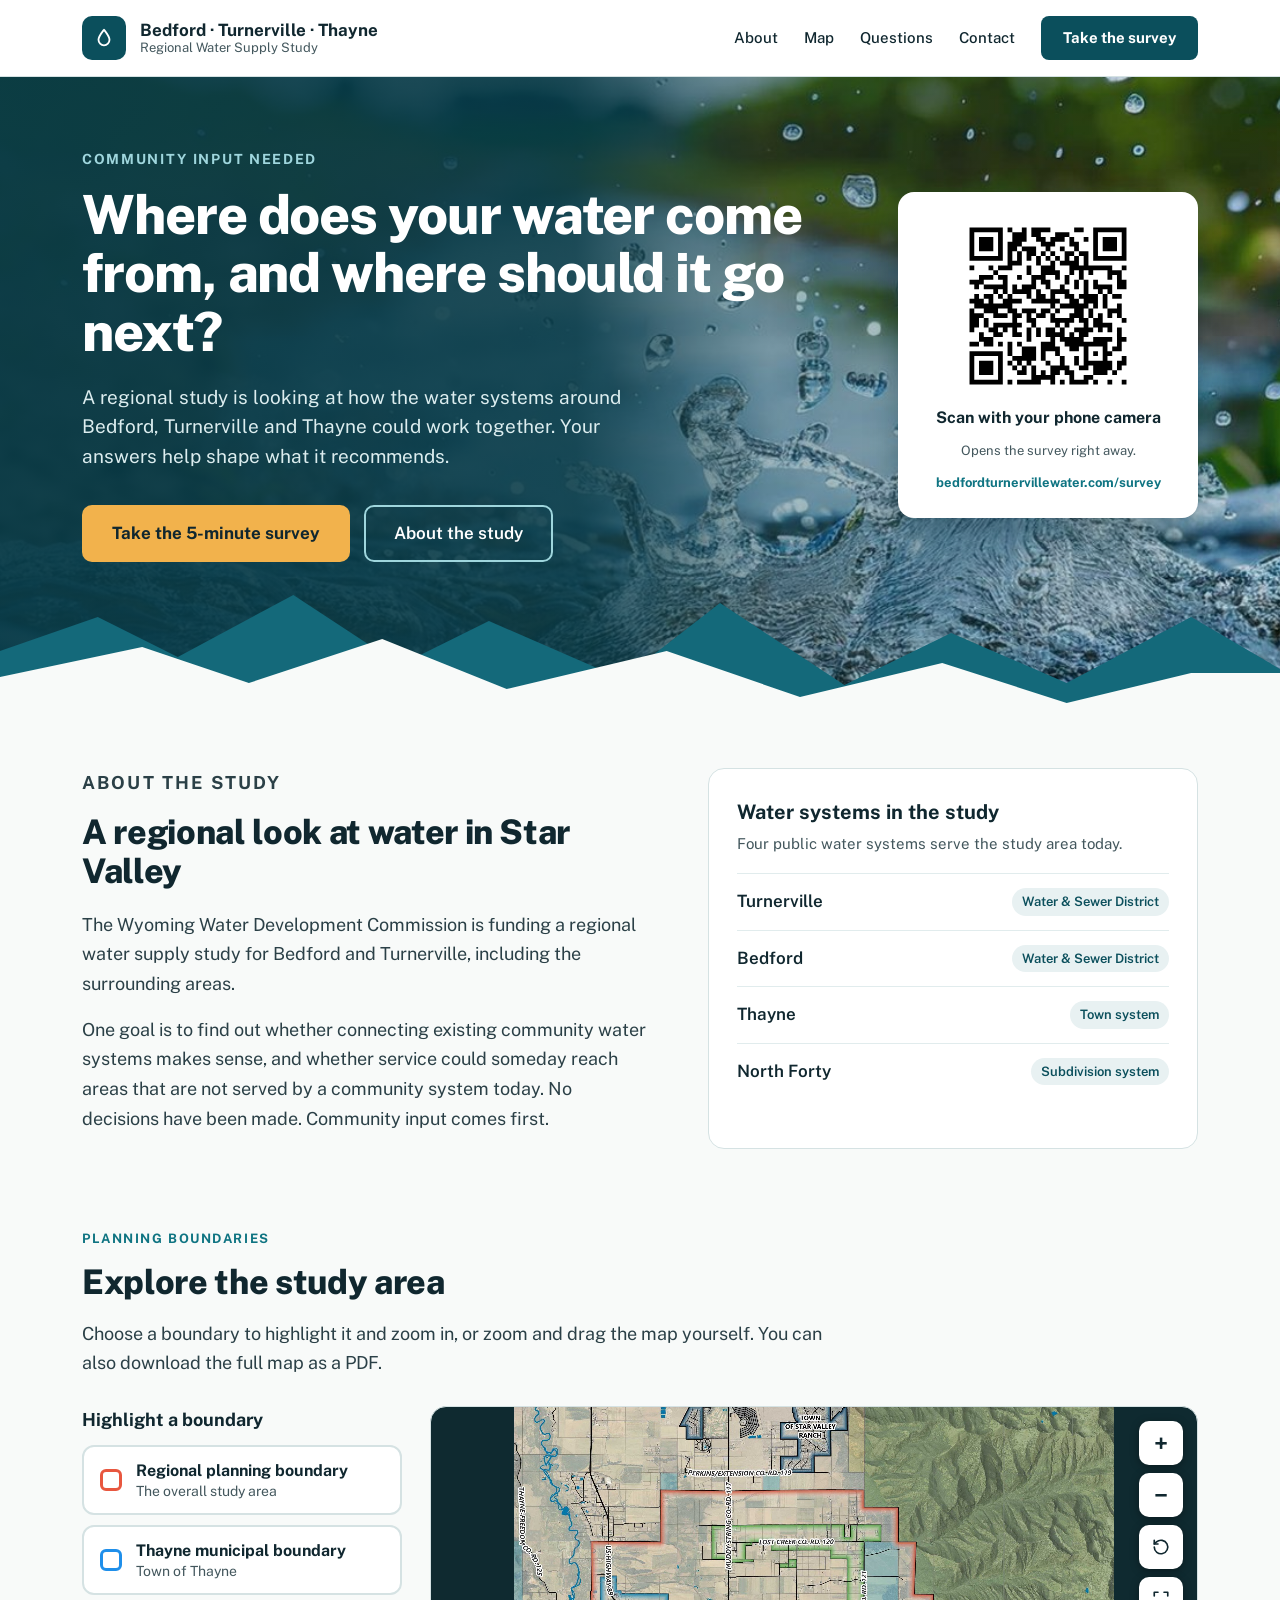
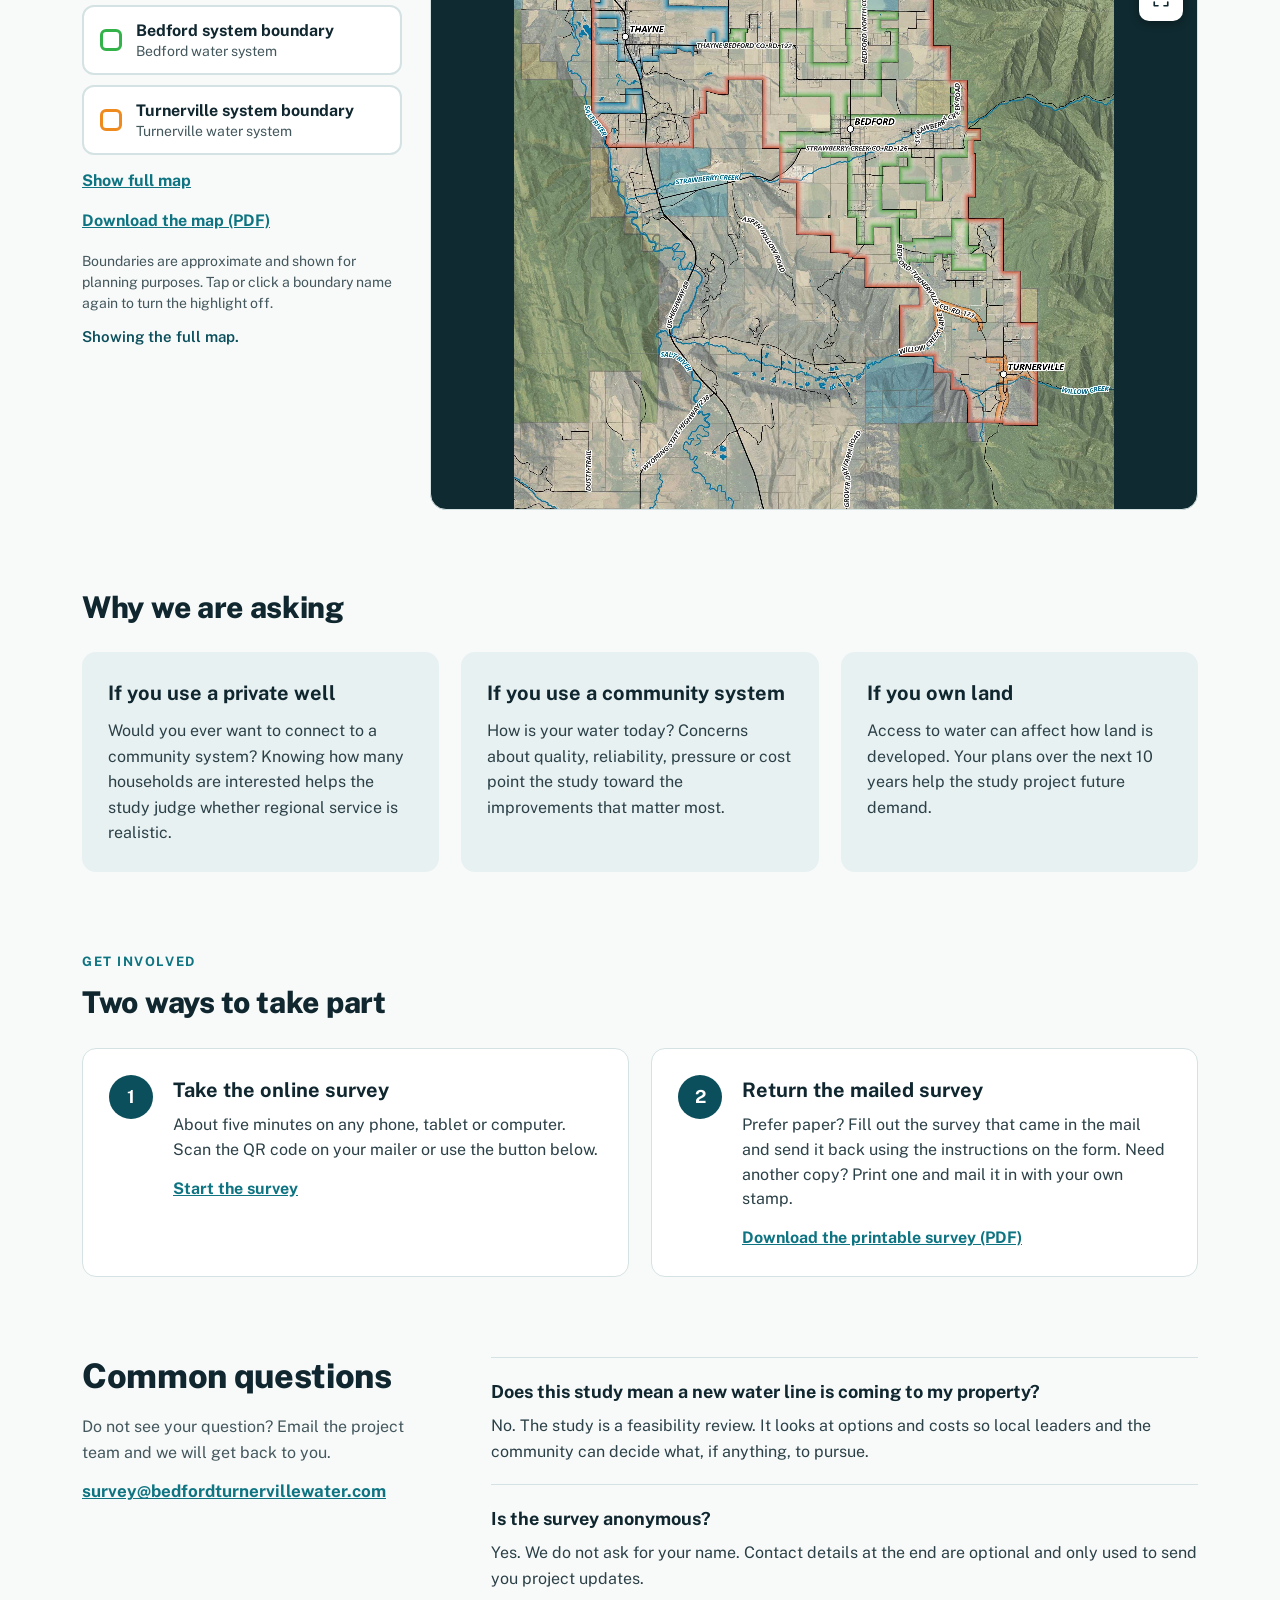
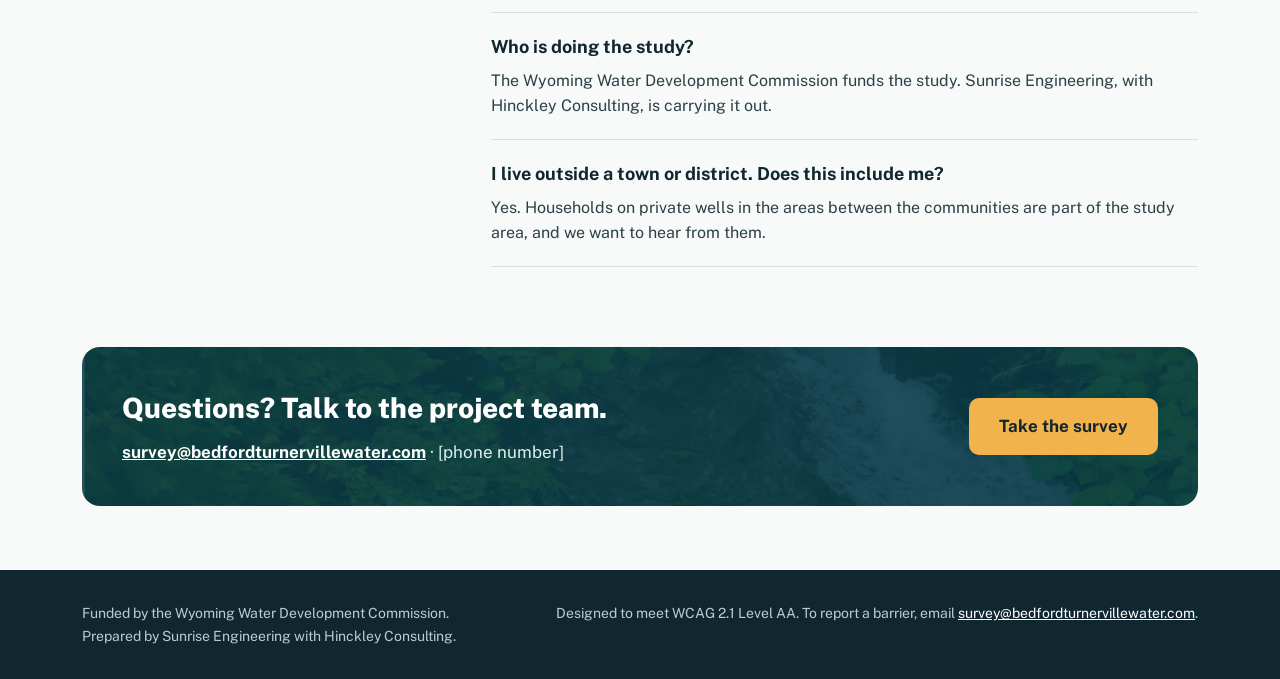
==== commit 4118d08f: "Add boundary map and printable survey." ====
--- a/index.html
+++ b/index.html
@@ -138,7 +138,7 @@
       <h2 class="h2-sm" id="part-title">Two ways to take part</h2>
       <div class="grid-2">
         <div class="step"><div class="step-num" aria-hidden="true">1</div><div><h3>Take the online survey</h3><p>About five minutes on any phone, tablet or computer. Scan the QR code on your mailer or use the button below.</p><a class="go" href="survey/">Start the survey</a></div></div>
-        <div class="step"><div class="step-num" aria-hidden="true">2</div><div><h3>Return the mailed survey</h3><p>Prefer paper? Fill out the survey that came in the mail and send it back using the instructions on the form.</p></div></div>
+        <div class="step"><div class="step-num" aria-hidden="true">2</div><div><h3>Return the mailed survey</h3><p>Prefer paper? Fill out the survey that came in the mail and send it back using the instructions on the form. Need another copy? Print one and mail it in with your own stamp.</p><a class="go" href="assets/docs/Bedford-Turnerville-Water-Survey-Printable.pdf" download>Download the printable survey (PDF)</a></div></div>
       </div>
     </div>
   </section>
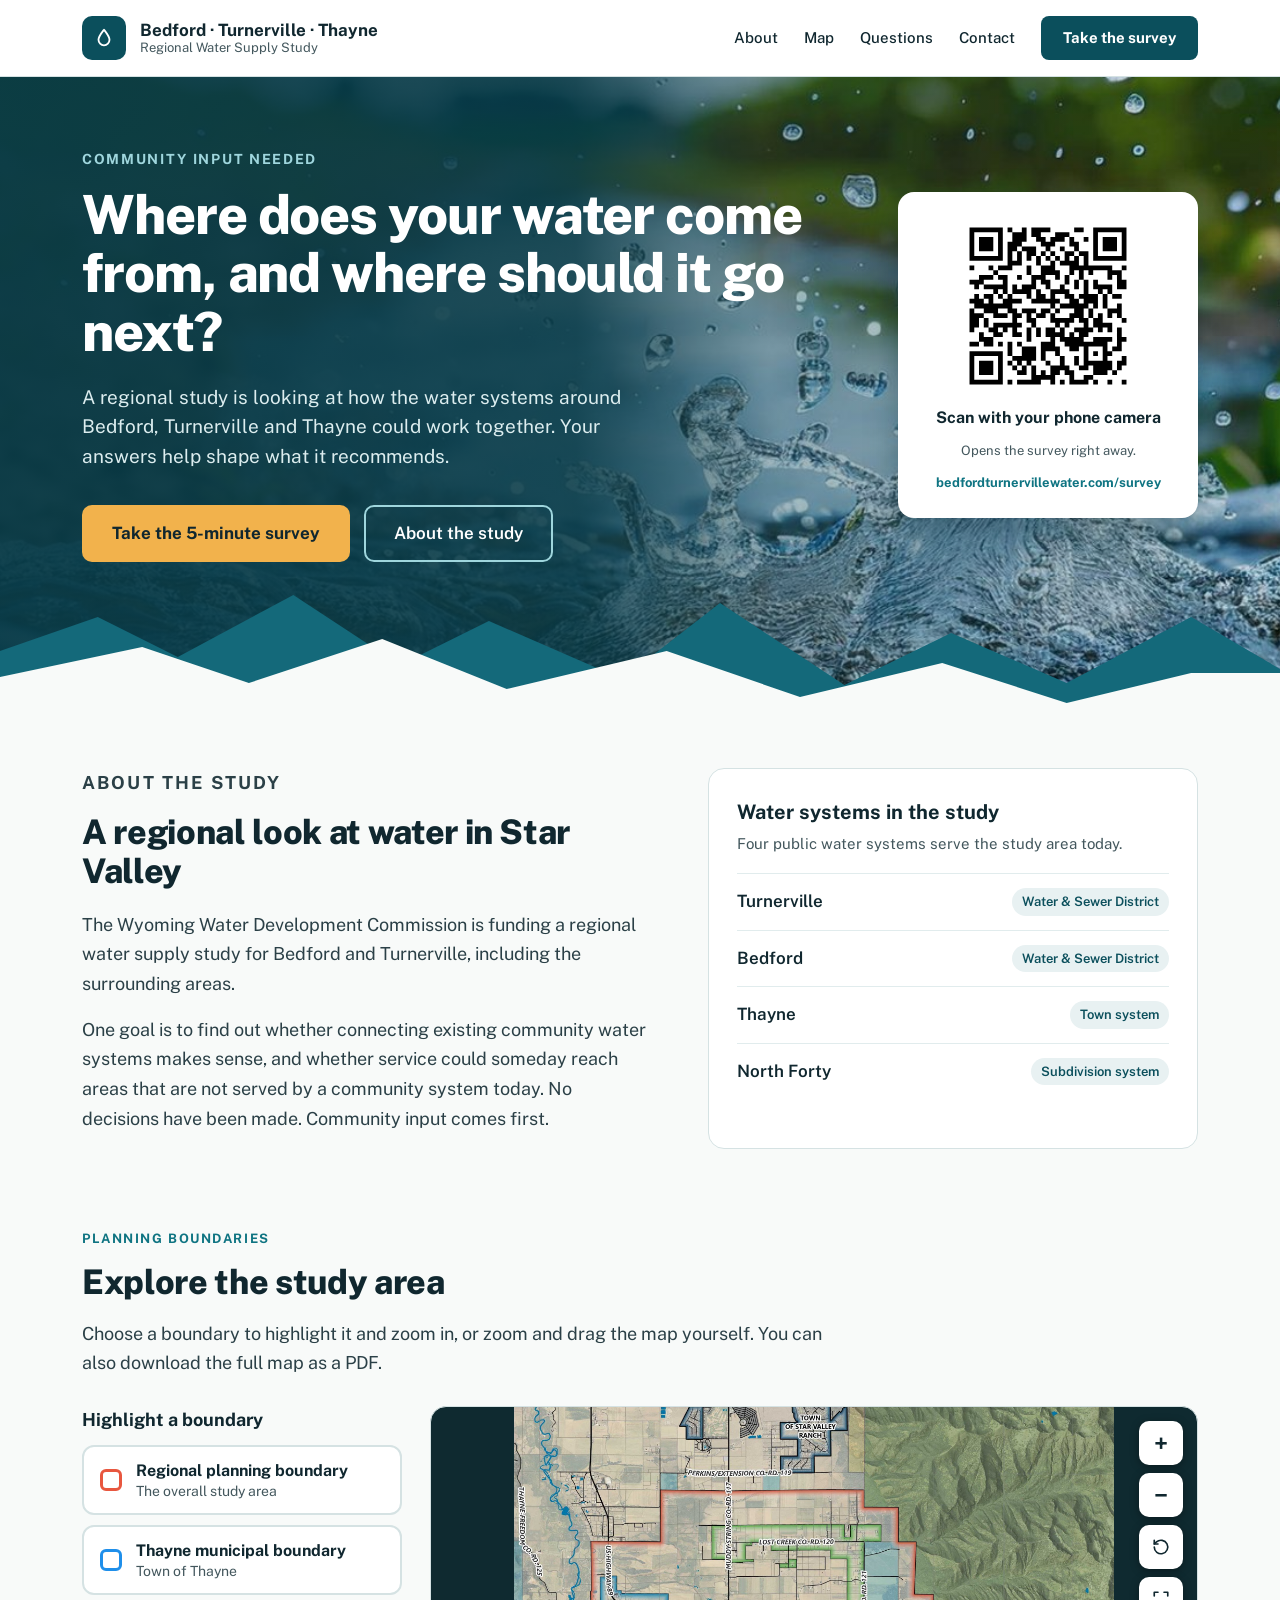
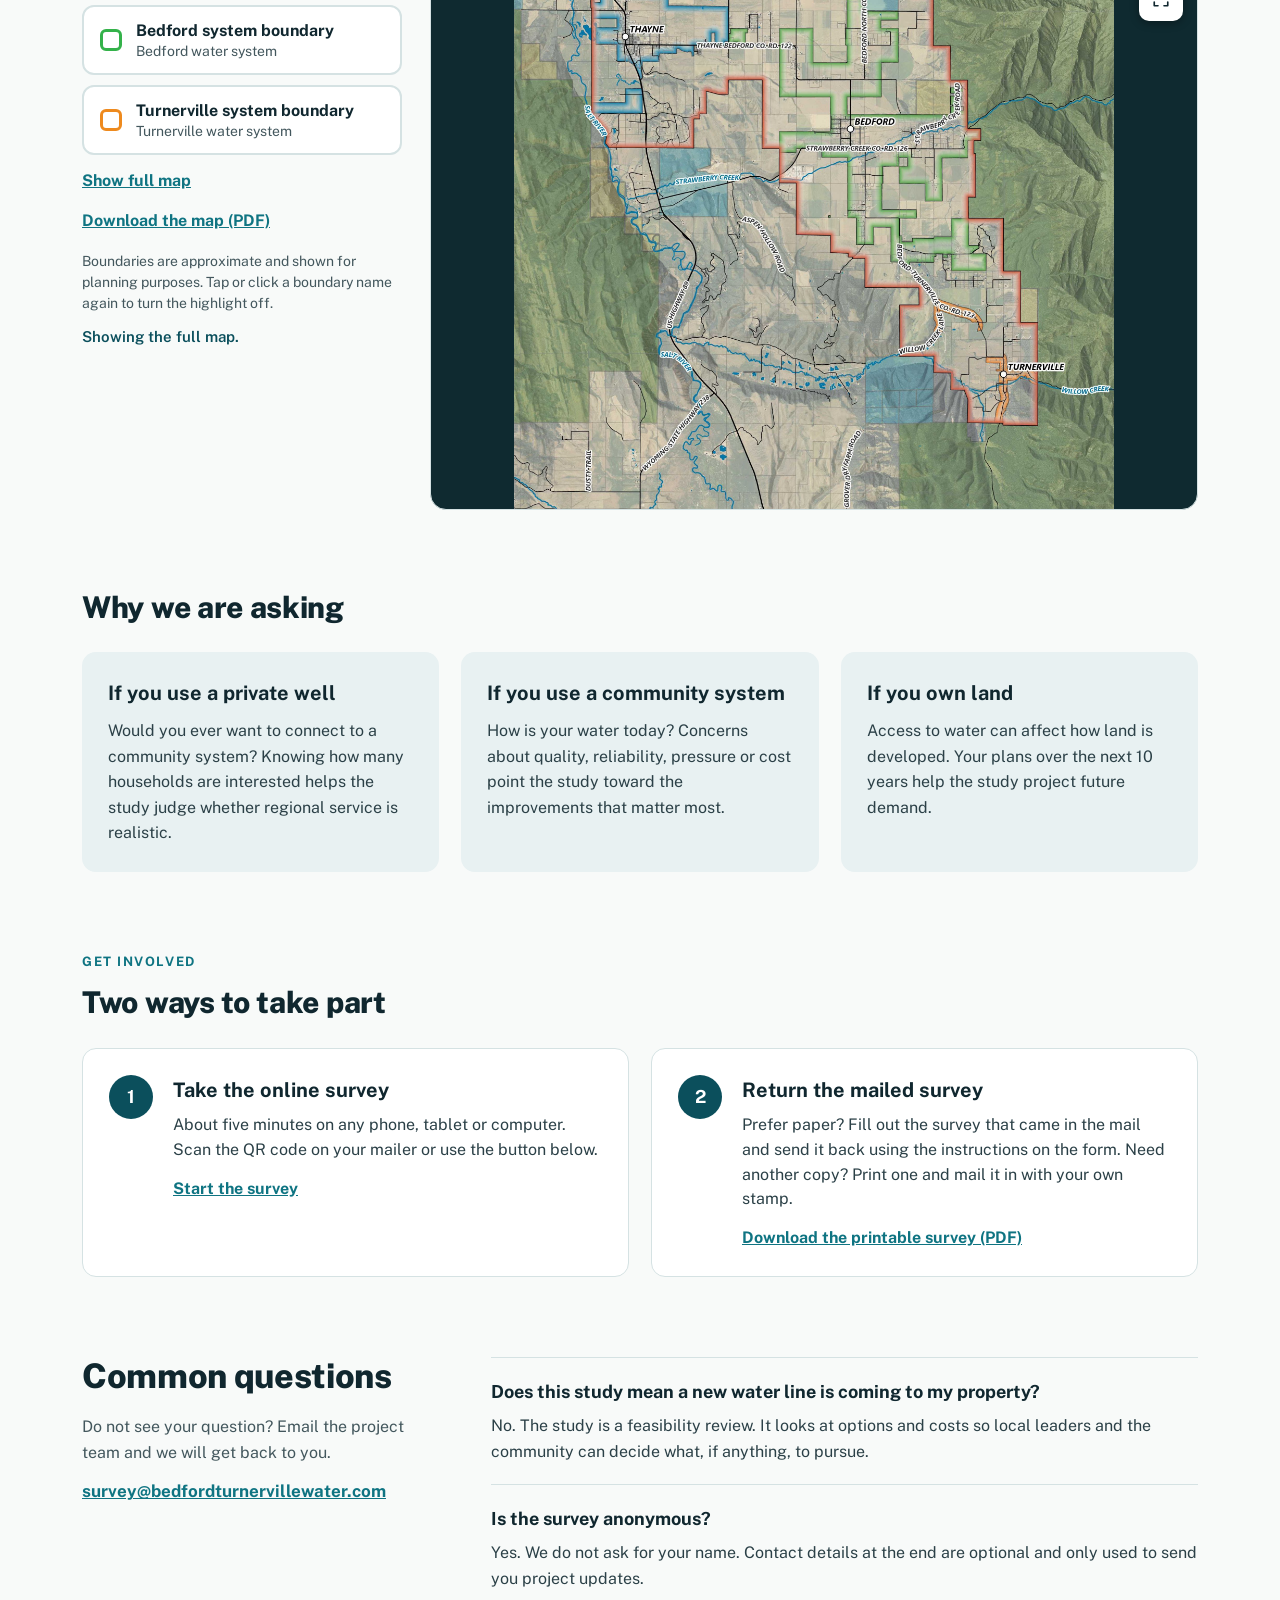
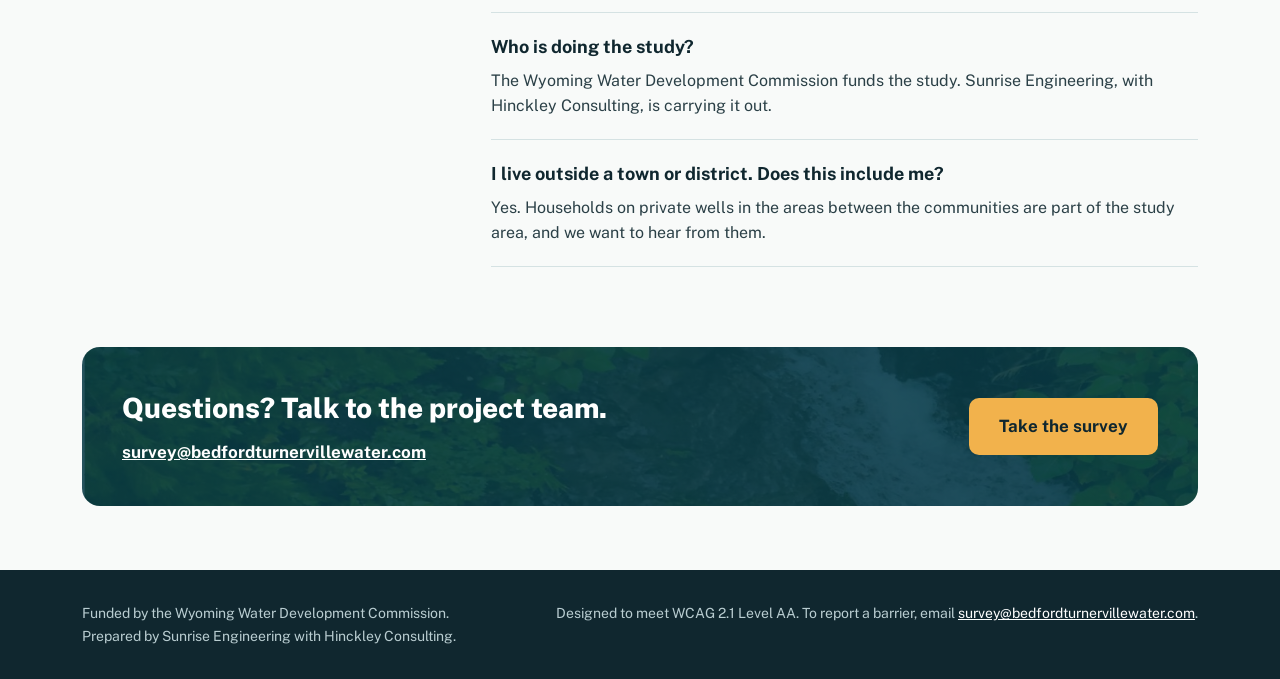
==== commit f9e62c63: "Remove phone placeholder" ====
--- a/index.html
+++ b/index.html
@@ -164,7 +164,7 @@
       <div class="contact-band">
         <div class="contact-copy">
           <h2 id="contact-title">Questions? Talk to the project team.</h2>
-          <p><a href="mailto:survey@bedfordturnervillewater.com">survey@bedfordturnervillewater.com</a> · [phone number]</p>
+          <p><a href="mailto:survey@bedfordturnervillewater.com">survey@bedfordturnervillewater.com</a></p>
         </div>
         <a class="btn btn-amber btn-lg" href="survey/">Take the survey</a>
       </div>
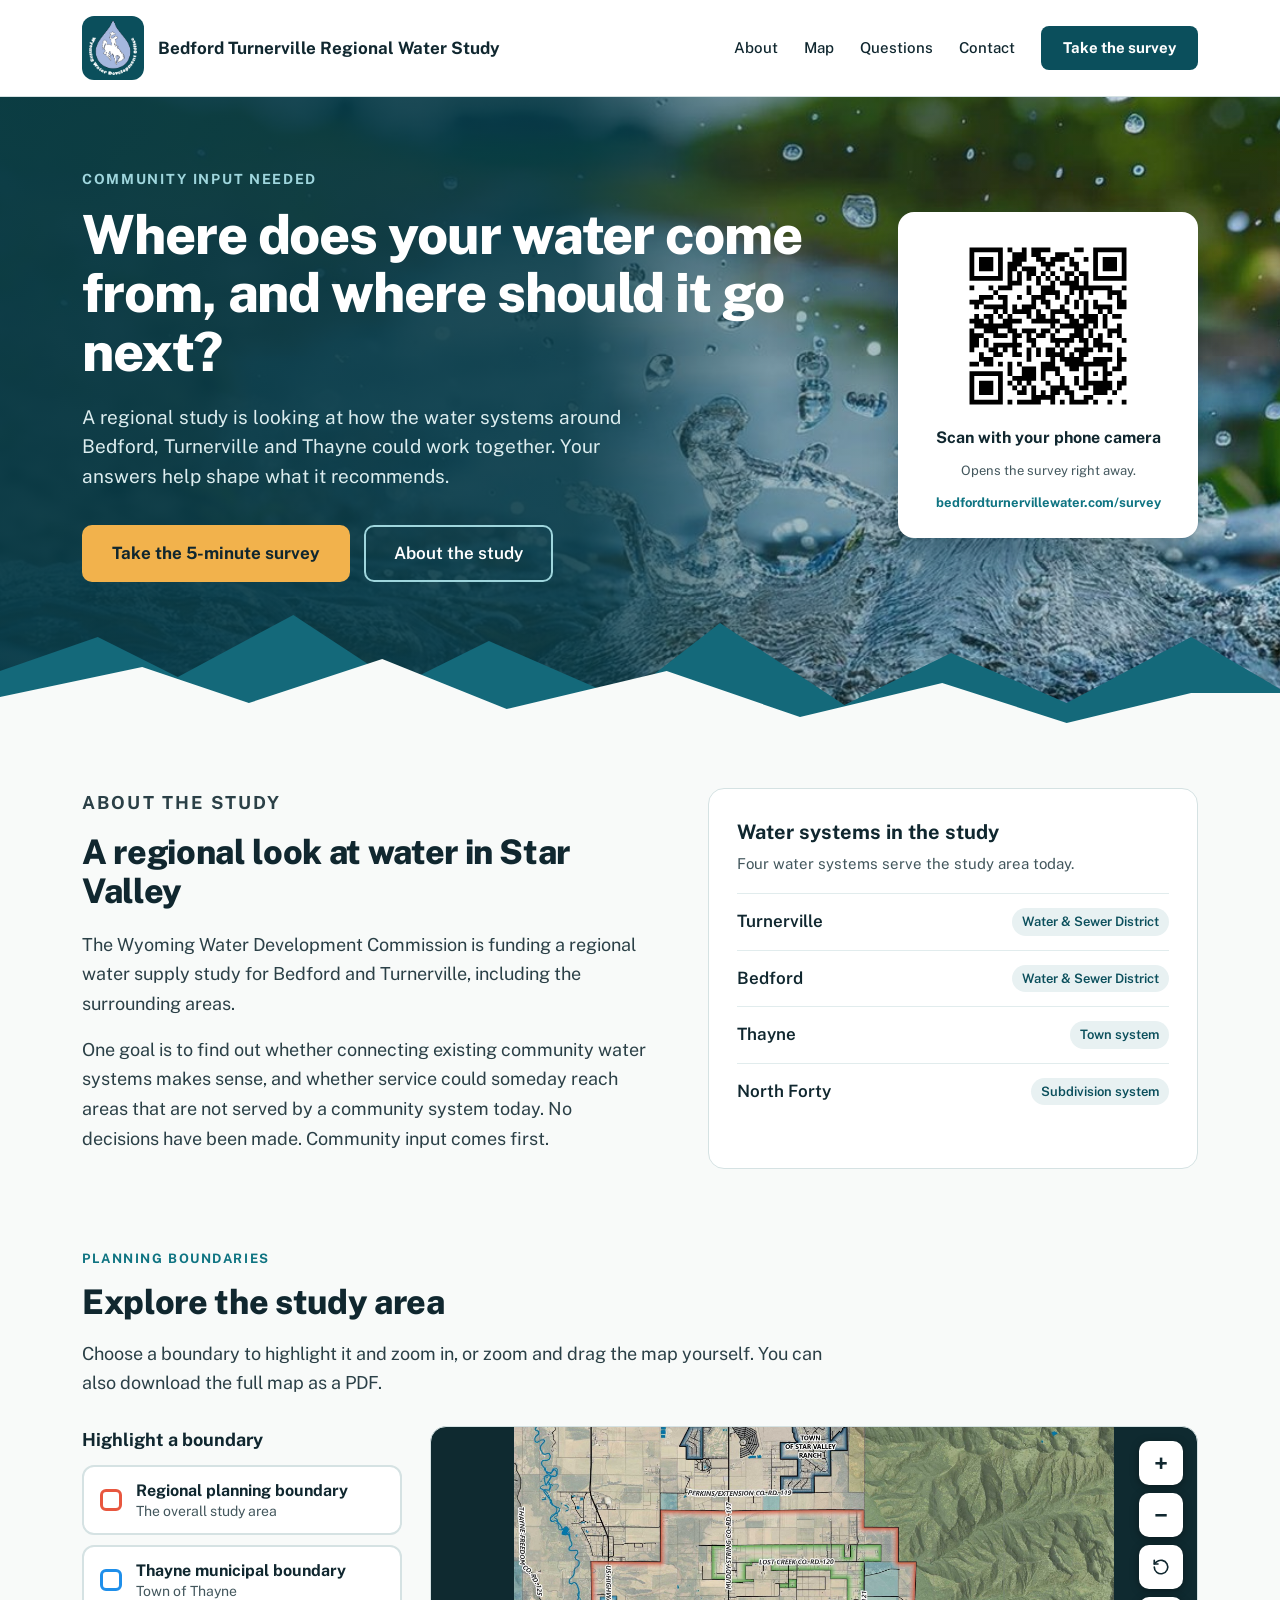
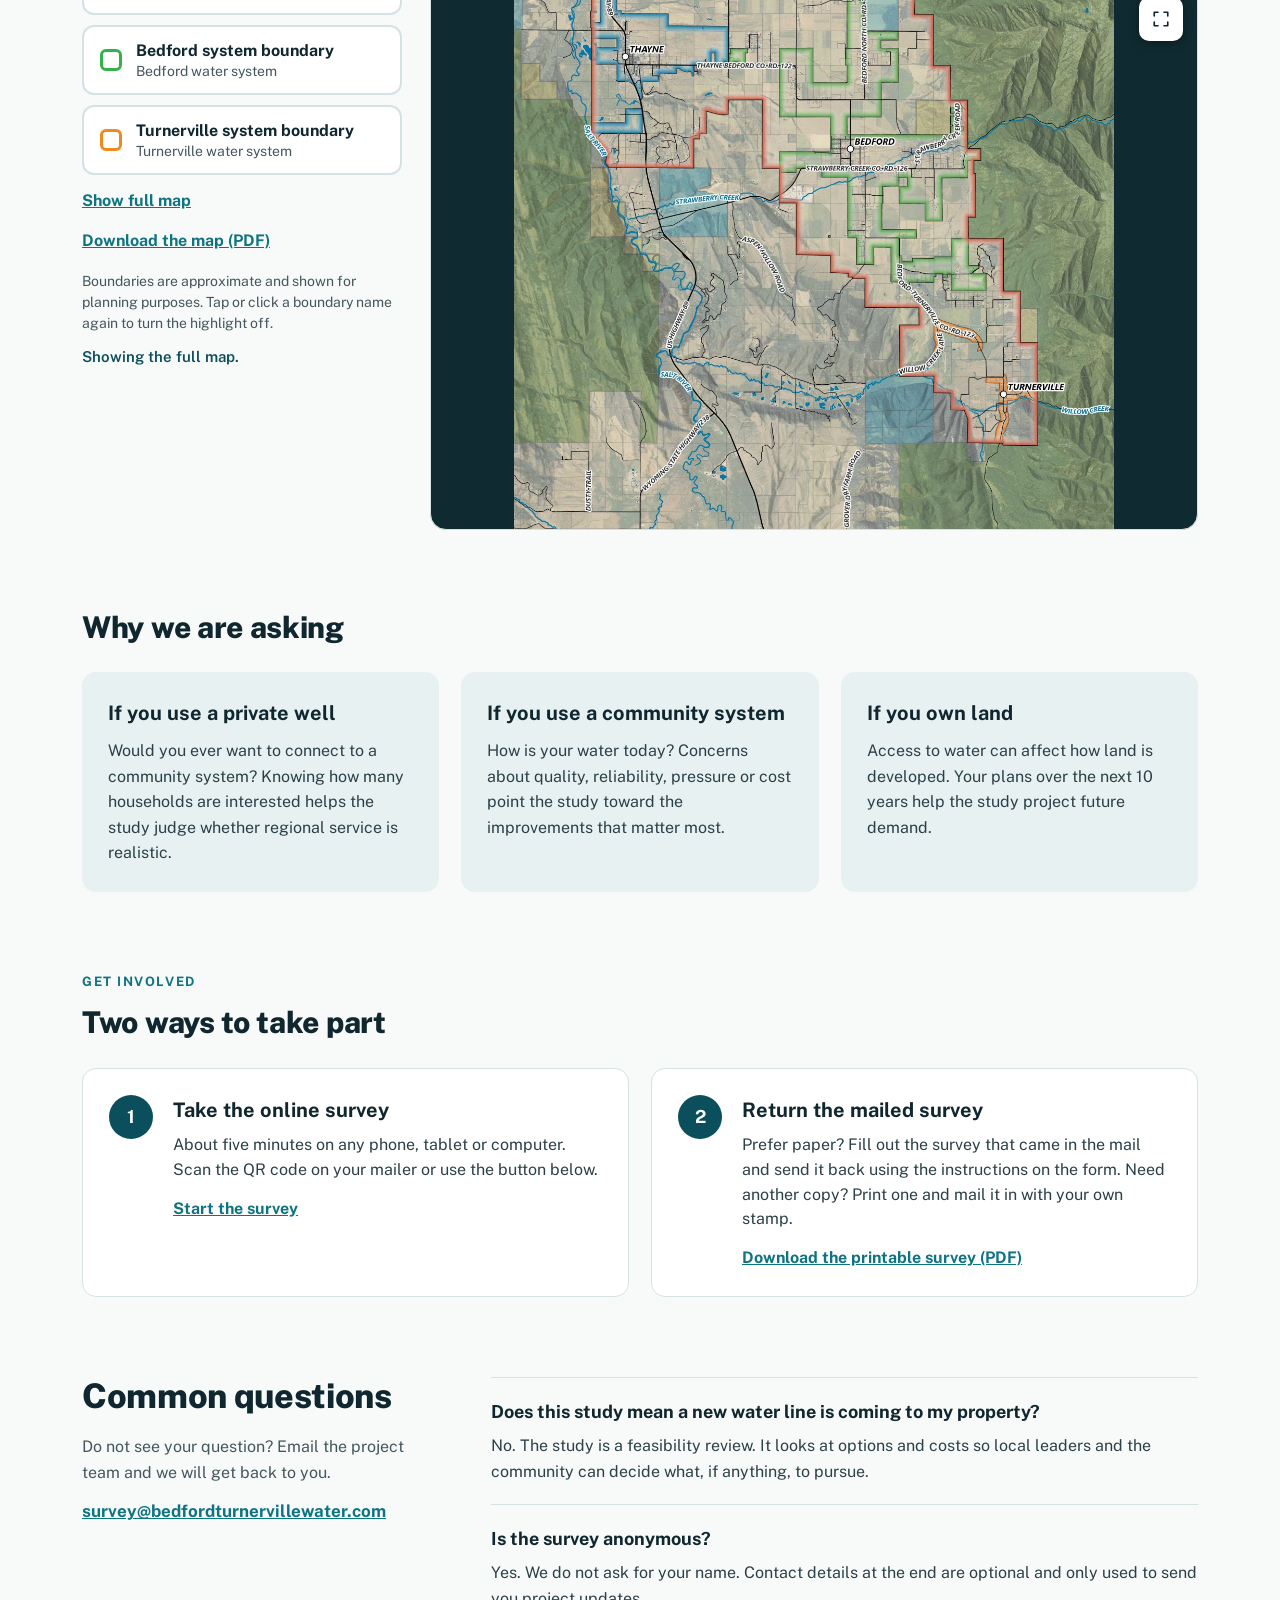
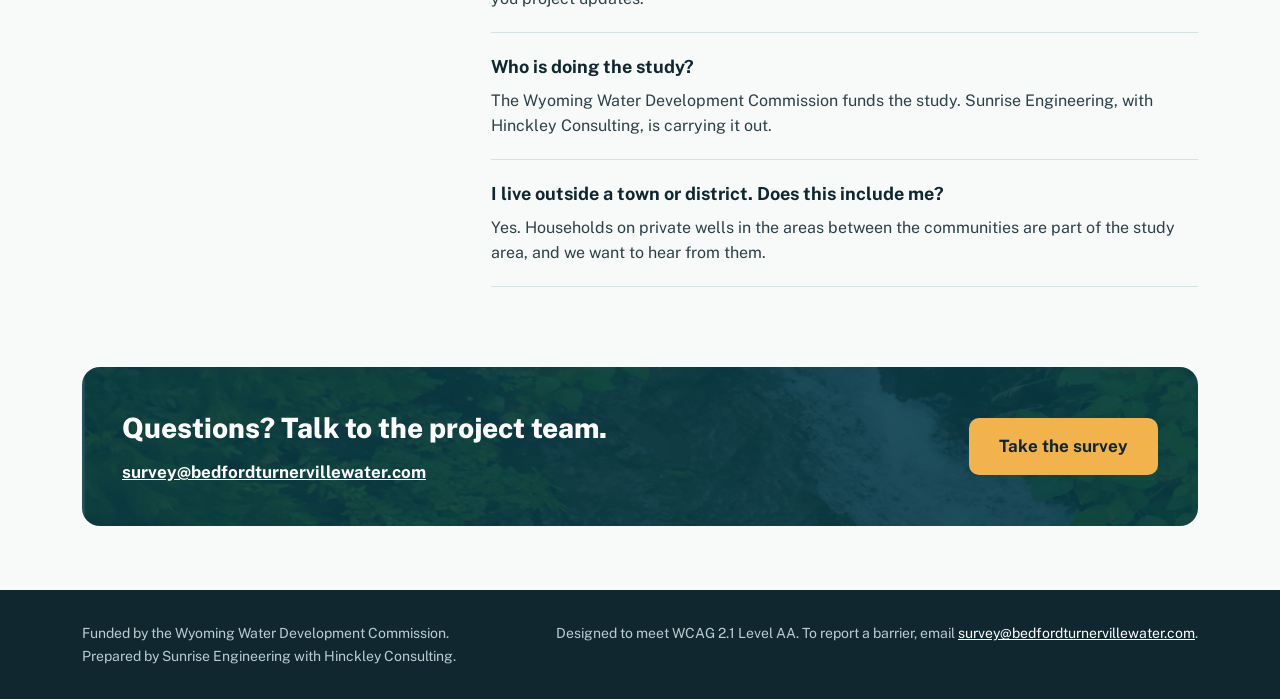
==== commit 76373976: "WWDO logo, new header text, new return addres" ====
--- a/index.html
+++ b/index.html
@@ -3,12 +3,12 @@
 <head>
 <meta charset="utf-8">
 <meta name="viewport" content="width=device-width, initial-scale=1">
-<title>Bedford · Turnerville · Thayne Water Study</title>
+<title>Bedford Turnerville Regional Water Study</title>
 <meta name="description" content="A regional water supply study for Bedford, Turnerville and Thayne, Wyoming. Take the 5-minute survey and help shape what the study recommends.">
 <link rel="canonical" href="https://bedfordturnervillewater.com/">
 <link rel="icon" href="assets/img/favicon.svg" type="image/svg+xml">
 <meta property="og:type" content="website">
-<meta property="og:title" content="Bedford · Turnerville · Thayne Water Study">
+<meta property="og:title" content="Bedford Turnerville Regional Water Study">
 <meta property="og:description" content="Where does your water come from, and where should it go next? Take the 5-minute survey.">
 <meta property="og:image" content="https://bedfordturnervillewater.com/assets/img/og.jpg">
 <meta property="og:url" content="https://bedfordturnervillewater.com/">
@@ -23,9 +23,9 @@
 
 <header class="site-header">
   <div class="wrap">
-    <a class="brand" href="./" aria-label="Bedford, Turnerville and Thayne Water Study, home">
-      <span class="brand-mark"><svg width="22" height="22" viewBox="0 0 24 24" fill="none" stroke="#fff" stroke-width="2" stroke-linecap="round" stroke-linejoin="round" aria-hidden="true"><path d="M12 3c3.5 4.5 6 7.5 6 11a6 6 0 0 1-12 0c0-3.5 2.5-6.5 6-11z"/></svg></span>
-      <span class="brand-text"><span class="brand-name">Bedford · Turnerville · Thayne</span><span class="brand-sub">Regional Water Supply Study</span></span>
+    <a class="brand" href="./" aria-label="Bedford Turnerville Regional Water Study, home">
+      <span class="brand-mark"><img class="brand-logo" src="assets/img/wwdo-logo.png" width="53" height="60" alt="Wyoming Water Development Office"></span>
+      <span class="brand-text"><span class="brand-name">Bedford Turnerville Regional Water Study</span></span>
     </a>
     <nav class="nav" aria-label="Main">
       <a href="#about">About</a>
@@ -69,7 +69,7 @@
       </div>
       <div class="systems">
         <h3>Water systems in the study</h3>
-        <p class="sub">Four public water systems serve the study area today.</p>
+        <p class="sub">Four water systems serve the study area today.</p>
         <ul>
           <li><span>Turnerville</span><span class="tag">Water &amp; Sewer District</span></li>
           <li><span>Bedford</span><span class="tag">Water &amp; Sewer District</span></li>
--- a/assets/css/site.css
+++ b/assets/css/site.css
@@ -21,7 +21,8 @@
 .site-header .wrap{display:flex;flex-wrap:wrap;align-items:center;justify-content:space-between;gap:16px;padding-top:16px;padding-bottom:16px}
 .brand{display:flex;align-items:center;gap:14px;text-decoration:none;color:var(--ink)}
 .brand:hover{color:var(--ink)}
-.brand-mark{width:44px;height:44px;border-radius:10px;background:var(--deep);display:flex;align-items:center;justify-content:center;flex:0 0 auto}
+.brand-mark{height:64px;padding:5px 7px;border-radius:12px;background:var(--deep);display:flex;align-items:center;justify-content:center;flex:0 0 auto}
+.brand-logo{height:100%;width:auto;display:block}
 .brand-text{display:flex;flex-direction:column;line-height:1.2}
 .brand-name{font-size:17px;font-weight:700}
 .brand-sub{font-size:13px;color:var(--muted)}
@@ -147,7 +148,7 @@
   background-image:linear-gradient(rgba(8,58,70,.8),rgba(8,58,70,.8)),url("../img/public-meeting.jpg");background-size:cover;background-position:center;background-attachment:fixed}
 .sv-top{padding:18px 32px;display:flex;flex-wrap:wrap;align-items:center;justify-content:space-between;gap:12px}
 .sv-top .brand{color:#fff}
-.sv-top .brand-mark{background:#fff}
+.sv-top .brand-mark{background:transparent;padding:0}
 .sv-top .brand-sub{color:#DCEDEF}
 .sv-top a.back{color:#fff;font-size:15px;font-weight:600}
 .sv-wrap{display:flex;flex-direction:column;align-items:center;gap:18px;padding:16px 24px 56px}
@@ -211,6 +212,10 @@
   .nav a:not(.btn){display:none}
   .site-header .wrap{flex-wrap:nowrap}
   .brand-sub{display:none}
+  .brand-mark{height:54px}
+  .brand-text{min-width:0}
+  .site-header .btn{white-space:nowrap;padding:10px 14px;font-size:14px}
+  .brand-name{font-size:15px;line-height:1.2}
   .hero{background-image:linear-gradient(rgba(8,58,70,.9),rgba(8,58,70,.78)),url("../img/hero-splash.jpg");background-position:center,56% center}
   .hero .wrap{padding-top:36px;padding-bottom:96px;gap:0}
   .hero h1{font-size:34px;line-height:1.1;margin-bottom:16px}
@@ -239,3 +244,24 @@
   .sv-paper{display:none}
 }
 @media print{.site-header .nav,.qr-card,.sv-foot{display:none}}
+
+/* ---------- Paper entry page (team only) ---------- */
+.entry-page{background:var(--ground)}
+.en-head{background:var(--deep);color:#fff;padding:26px 0 22px}
+.en-head h1{margin:0 0 6px;font-size:28px;font-weight:800}
+.en-head p{margin:0;font-size:16px;color:#DCEDEF;max-width:720px}
+.en-wrap{max-width:760px;margin:0 auto;padding:0 20px}
+#en{padding:20px 0 60px}
+.en-card{background:#fff;border:1.5px solid var(--line);border-radius:14px;padding:18px 20px;margin-bottom:14px}
+.en-card.is-skipped{background:#F1F5F5;border-style:dashed}
+.en-q{margin:0;font-size:18px;line-height:1.3;font-weight:700;display:flex;gap:10px;align-items:flex-start}
+.en-q .n{flex:0 0 28px;height:28px;border-radius:50%;background:var(--deep);color:#fff;font-size:14px;font-weight:800;display:flex;align-items:center;justify-content:center}
+.en-legend{padding:0;font-size:16px;font-weight:700}
+.en-skip{font-style:normal;font-weight:800;color:var(--deep);white-space:nowrap}
+.en-skipped{margin:0;font-size:15px;color:var(--muted);font-weight:600}
+.en-skipped[hidden],.en-other[hidden]{display:none}
+.en-note{margin:8px 0 0;font-size:14px;color:var(--muted)}
+.en-optional{background:var(--wash)}
+.en-ok{margin:0 0 12px;padding:12px 14px;border-radius:10px;background:#E3F4E5;color:#155724;font-weight:700}
+.en-actions{display:flex;gap:12px;position:sticky;bottom:0;background:var(--ground);padding:12px 0 16px}
+[hidden]{display:none!important}
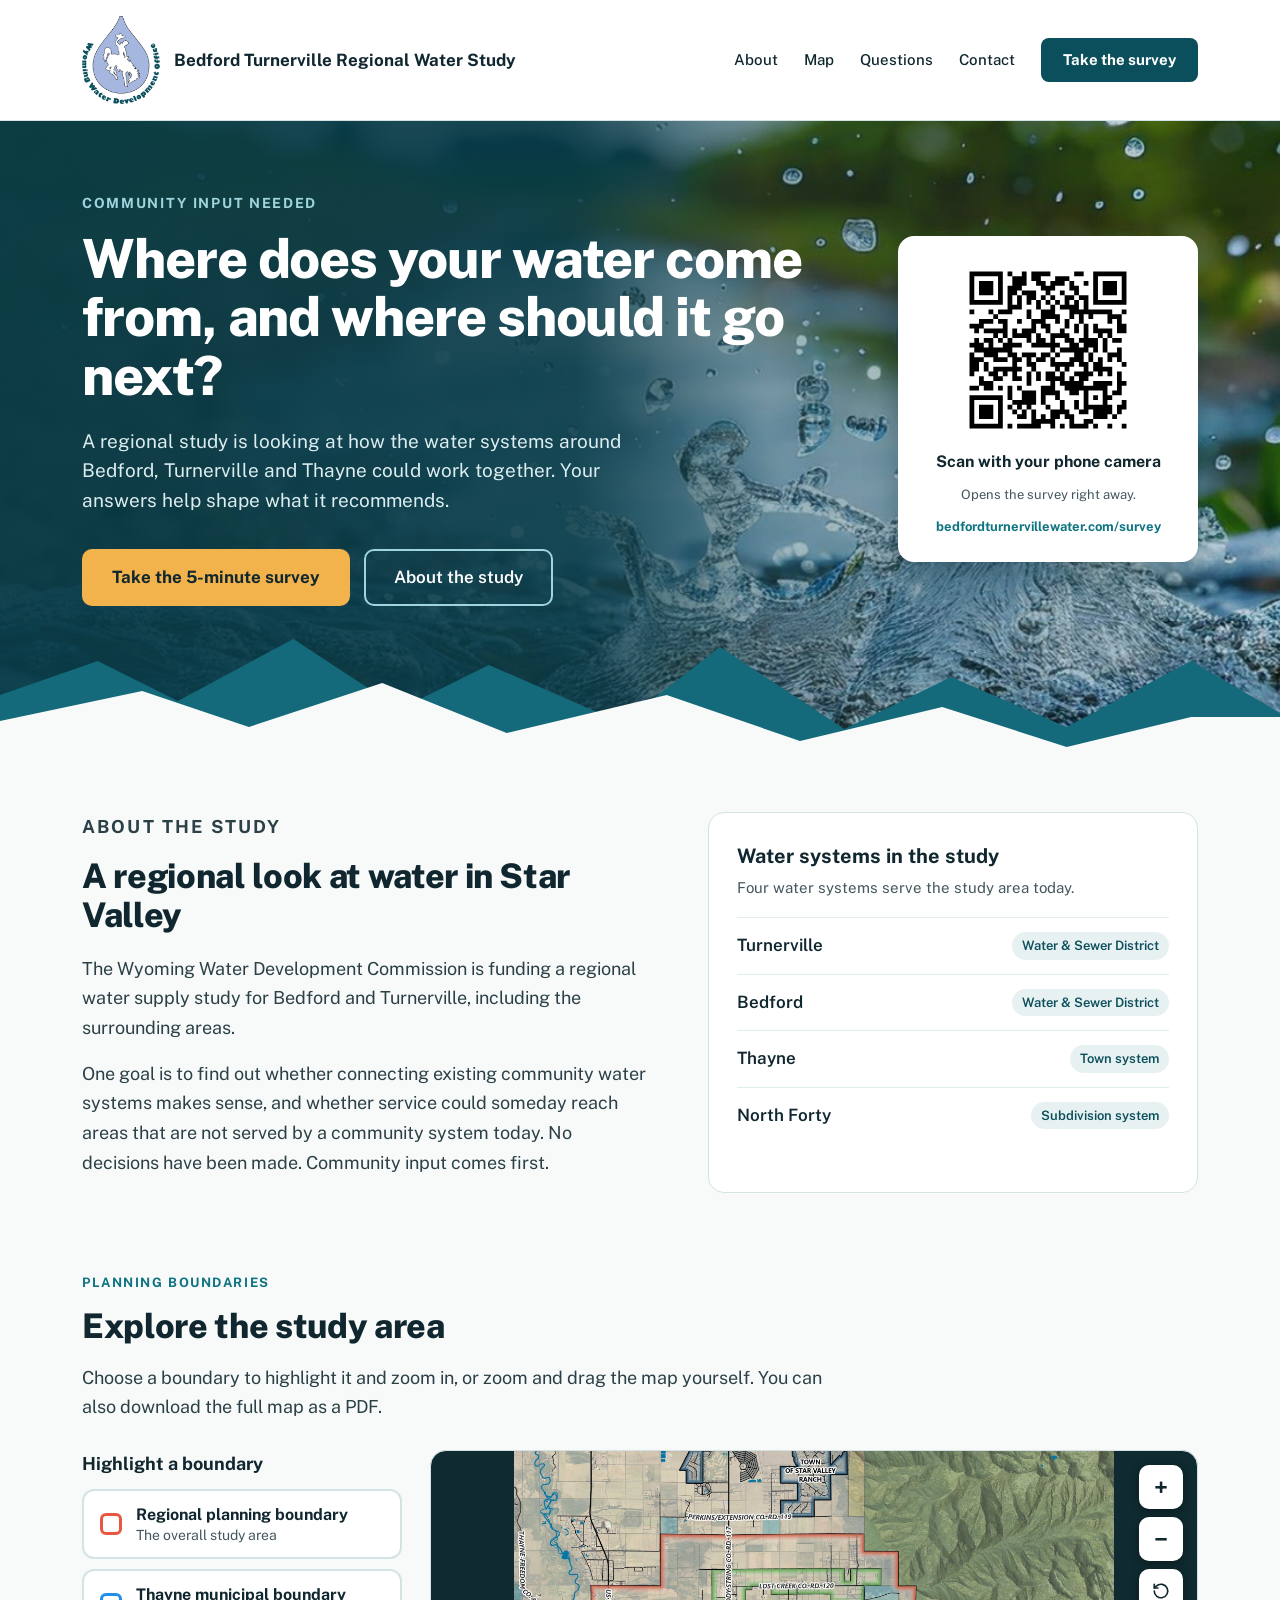
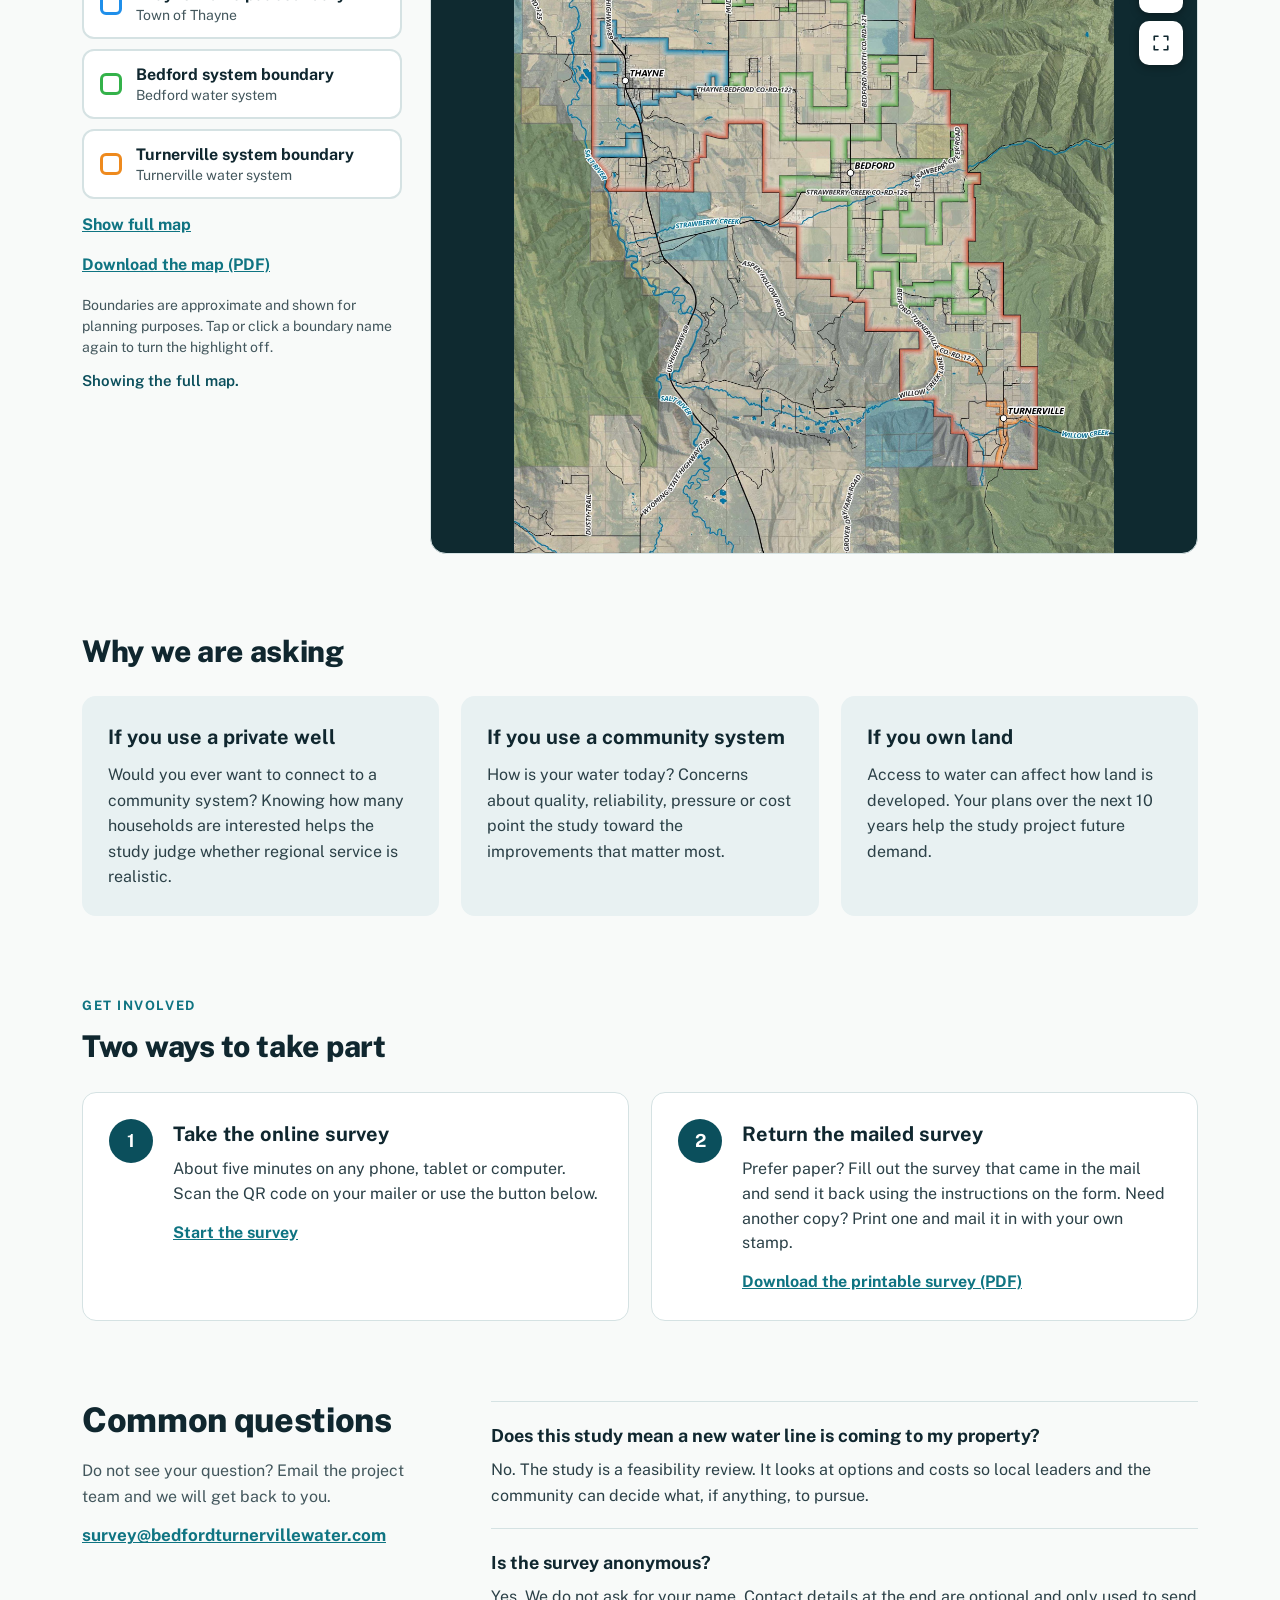
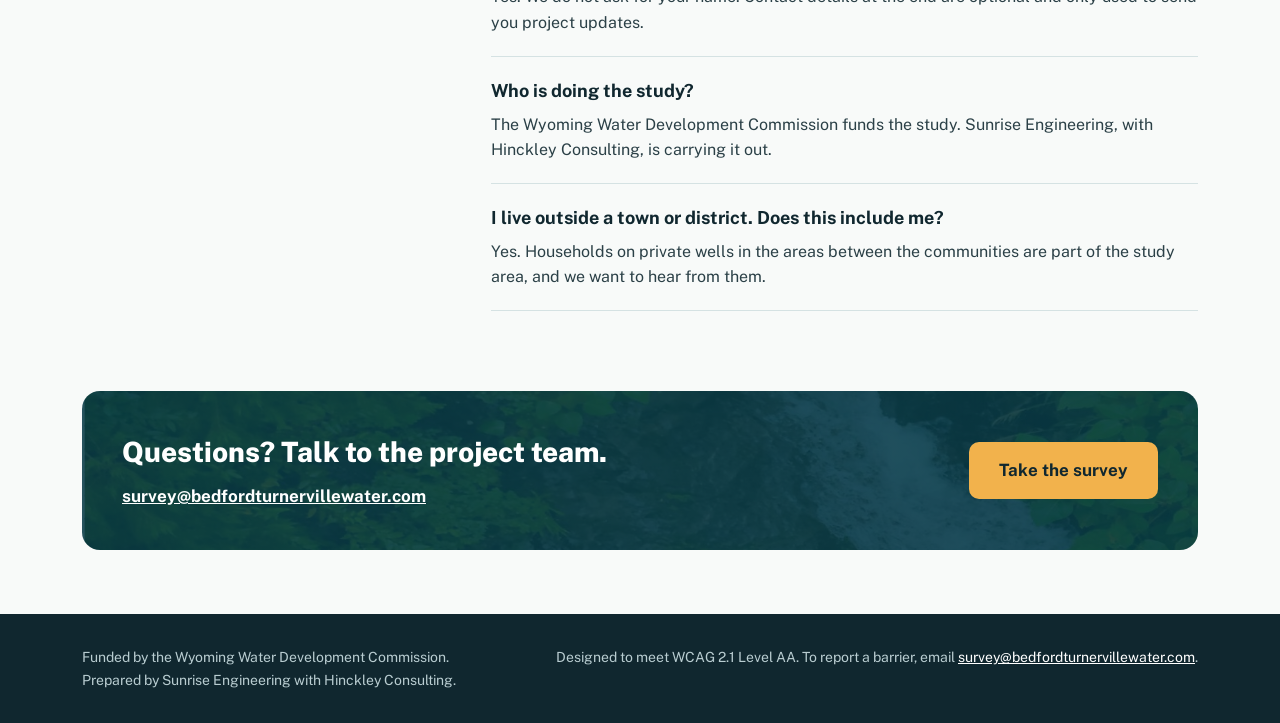
==== commit ee017b36: "Logo update" ====
--- a/index.html
+++ b/index.html
@@ -24,7 +24,7 @@
 <header class="site-header">
   <div class="wrap">
     <a class="brand" href="./" aria-label="Bedford Turnerville Regional Water Study, home">
-      <span class="brand-mark"><img class="brand-logo" src="assets/img/wwdo-logo.png" width="53" height="60" alt="Wyoming Water Development Office"></span>
+      <span class="brand-mark"><img class="brand-logo" src="assets/img/wwdo-logo-light.png" width="78" height="88" alt="Wyoming Water Development Office"></span>
       <span class="brand-text"><span class="brand-name">Bedford Turnerville Regional Water Study</span></span>
     </a>
     <nav class="nav" aria-label="Main">
--- a/assets/css/site.css
+++ b/assets/css/site.css
@@ -23,6 +23,7 @@
 .brand:hover{color:var(--ink)}
 .brand-mark{height:64px;padding:5px 7px;border-radius:12px;background:var(--deep);display:flex;align-items:center;justify-content:center;flex:0 0 auto}
 .brand-logo{height:100%;width:auto;display:block}
+.site-header .brand-mark{background:transparent;padding:0;height:88px}
 .brand-text{display:flex;flex-direction:column;line-height:1.2}
 .brand-name{font-size:17px;font-weight:700}
 .brand-sub{font-size:13px;color:var(--muted)}
@@ -213,9 +214,10 @@
   .site-header .wrap{flex-wrap:nowrap}
   .brand-sub{display:none}
   .brand-mark{height:54px}
+  .site-header .brand-mark{height:58px}
   .brand-text{min-width:0}
   .site-header .btn{white-space:nowrap;padding:10px 14px;font-size:14px}
-  .brand-name{font-size:15px;line-height:1.2}
+  .brand-name{font-size:14px;line-height:1.2}
   .hero{background-image:linear-gradient(rgba(8,58,70,.9),rgba(8,58,70,.78)),url("../img/hero-splash.jpg");background-position:center,56% center}
   .hero .wrap{padding-top:36px;padding-bottom:96px;gap:0}
   .hero h1{font-size:34px;line-height:1.1;margin-bottom:16px}
